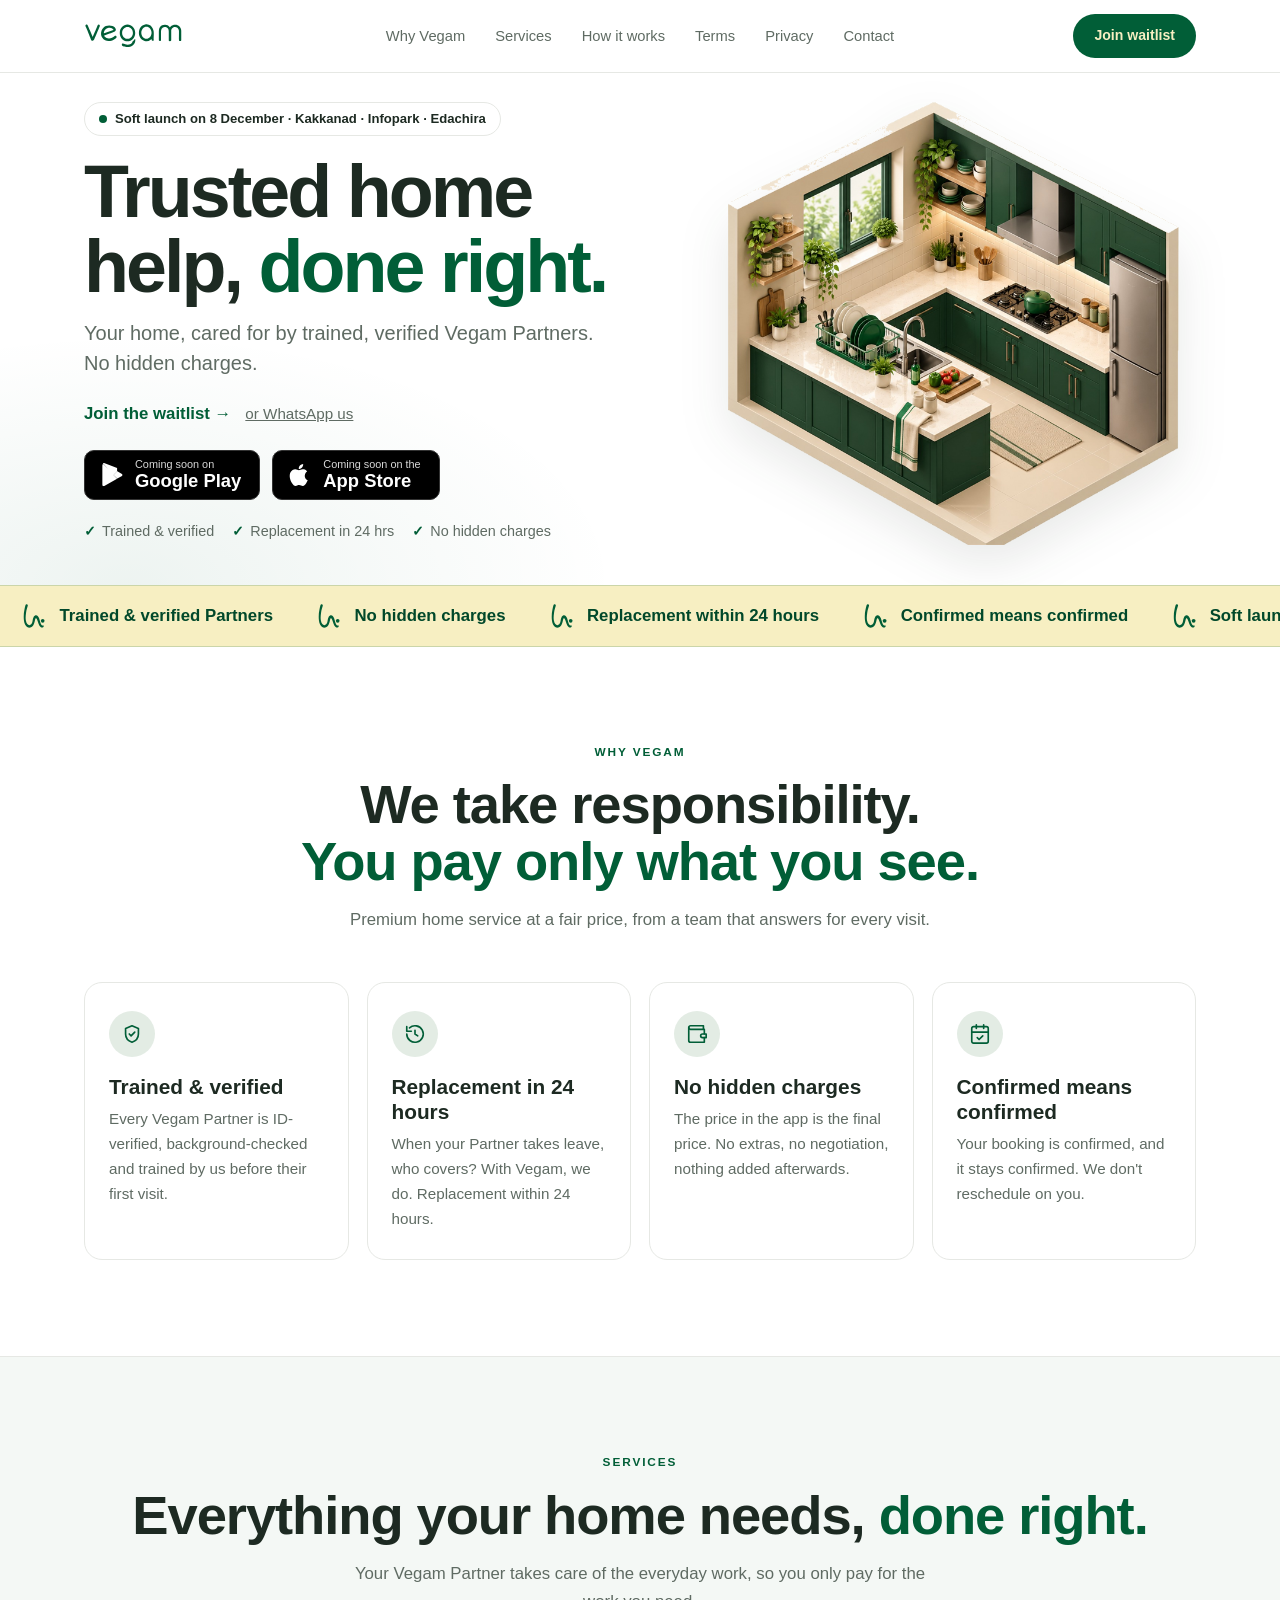
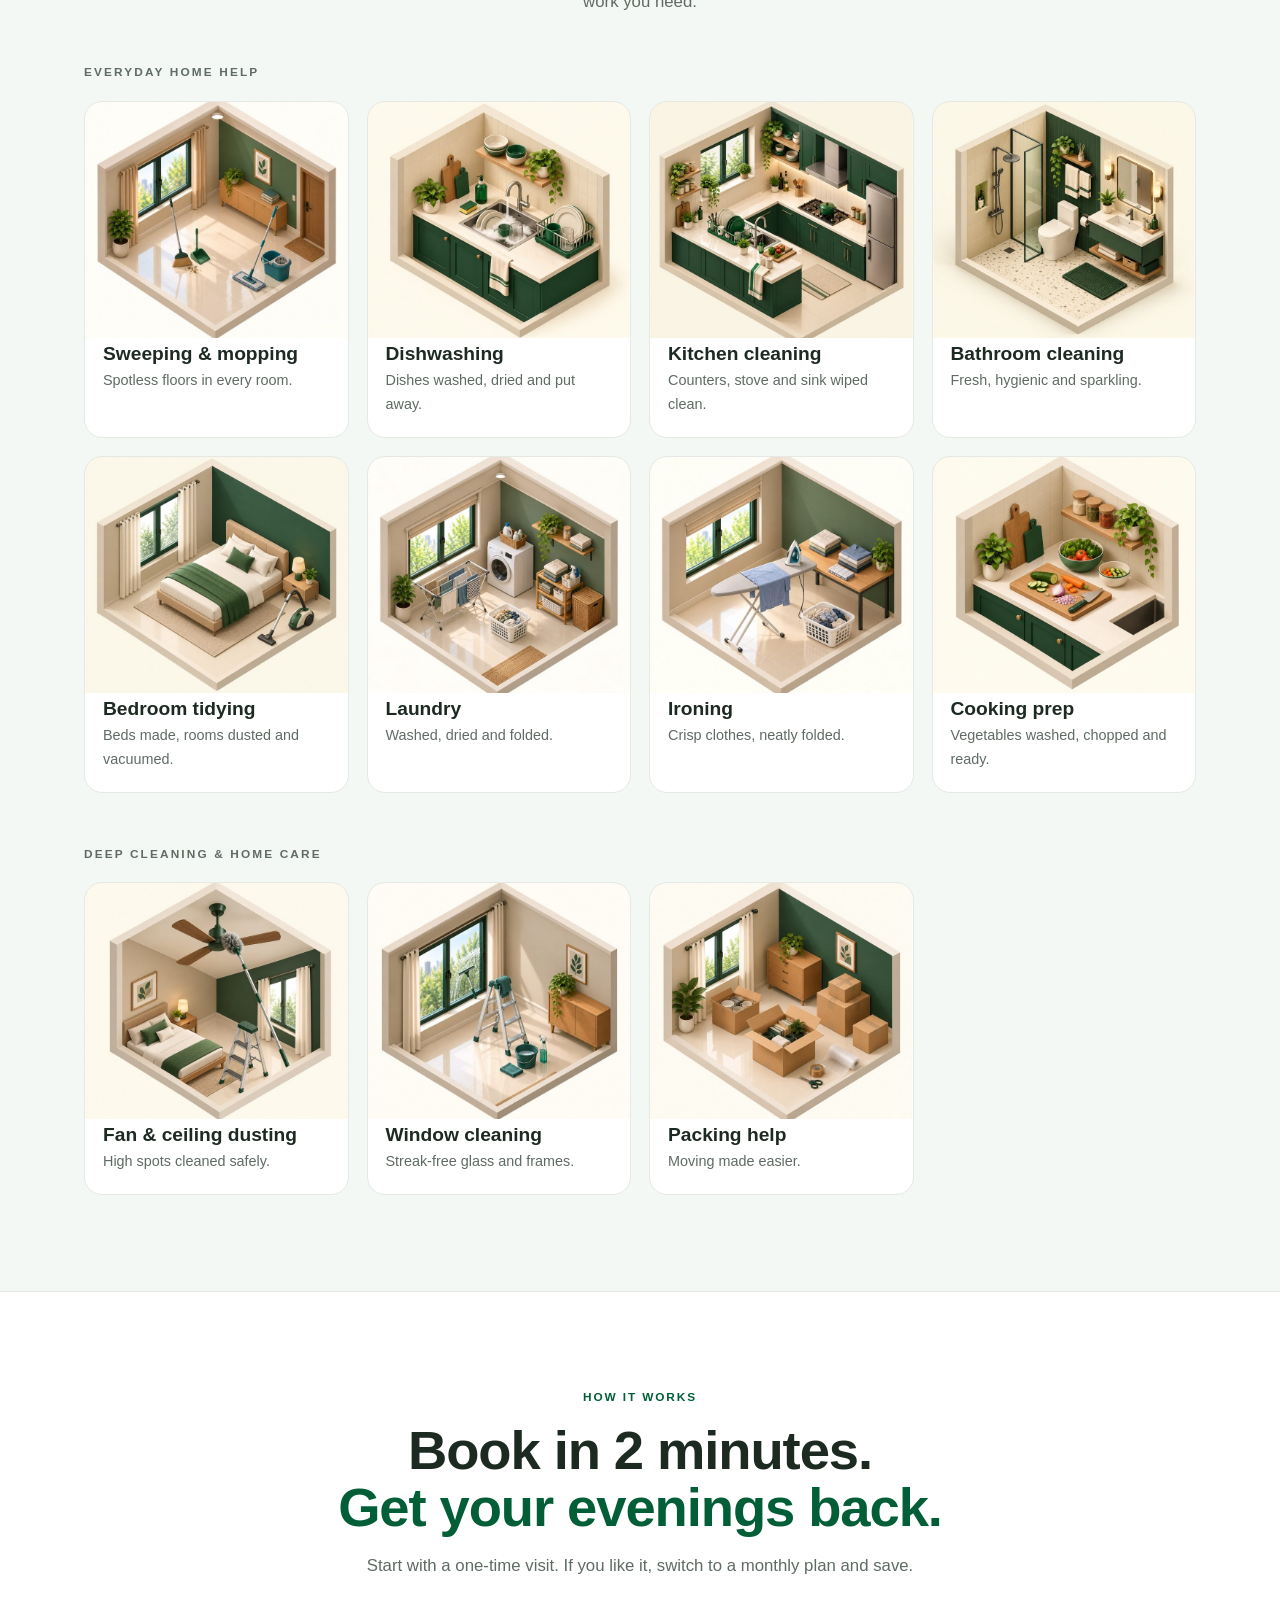
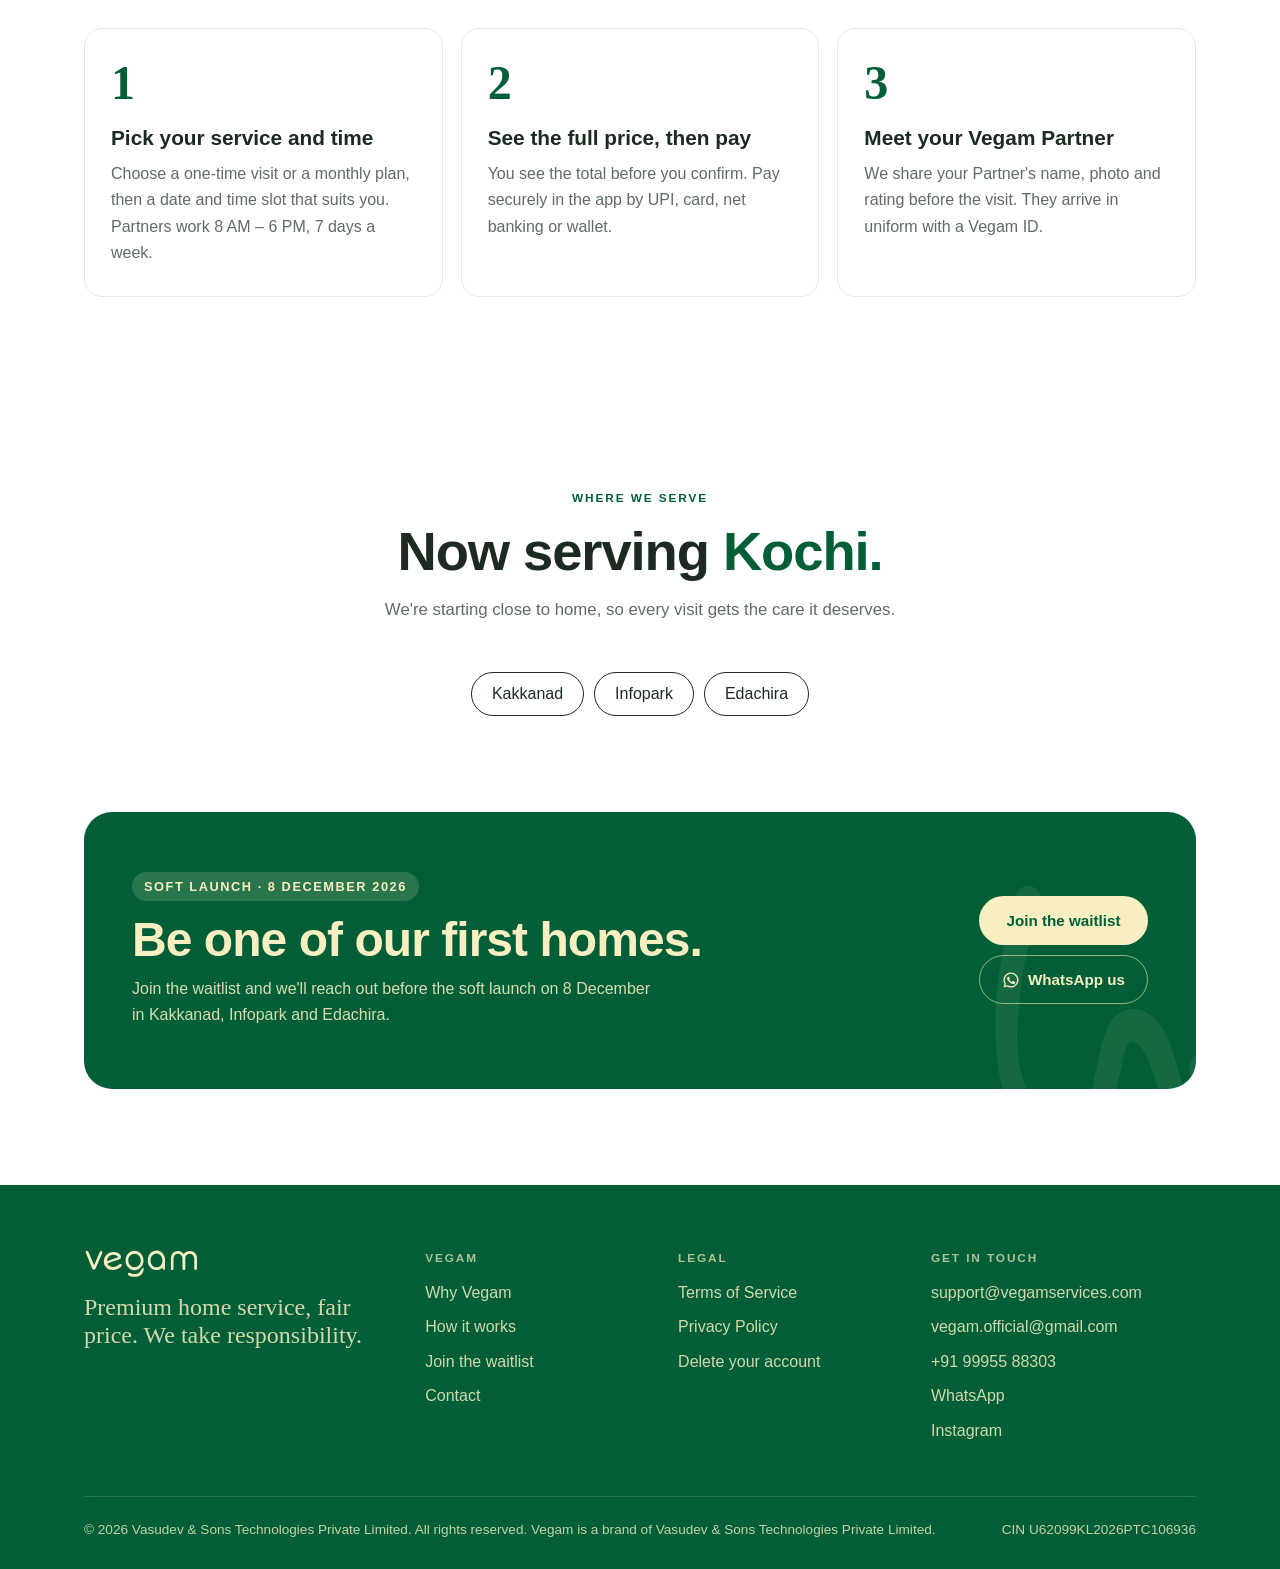
==== index.html @ 055ebebb "Update website with security hardening for GitHub Pages - Content Security Policy and referrer polic" ====
<!DOCTYPE html>
<html lang="en">
<head>
  <meta charset="UTF-8">
  <meta name="viewport" content="width=device-width, initial-scale=1.0">
  <meta http-equiv="Content-Security-Policy" content="default-src 'none'; script-src 'self'; style-src 'self' https://fonts.googleapis.com; font-src https://fonts.gstatic.com; img-src 'self'; connect-src 'none'; manifest-src 'self'; object-src 'none'; base-uri 'none'; form-action 'none'; upgrade-insecure-requests">
  <meta name="referrer" content="strict-origin-when-cross-origin">
  <title>Vegam – Premium home service, fair price</title>
  <meta name="description" content="Book a trained, verified Vegam Partner for home maid service in Kakkanad, Infopark and Edachira. No hidden charges. Replacement within 24 hours.">
  <link rel="icon" type="image/svg+xml" href="assets/icon.svg">
  <link rel="apple-touch-icon" href="assets/icon.png">
  <meta property="og:title" content="Vegam – Premium home service, fair price">
  <meta property="og:description" content="Your home, cared for by trained professionals. Book in 2 minutes. No hidden charges.">
  <meta property="og:image" content="assets/icon.png">
  <link rel="preconnect" href="https://fonts.googleapis.com">
  <link rel="preconnect" href="https://fonts.gstatic.com" crossorigin>
  <link href="https://fonts.googleapis.com/css2?family=DM+Sans:opsz,wght@9..40,400..800&family=Caveat:wght@500;700&display=swap" rel="stylesheet">
  <link rel="stylesheet" href="styles.css">
</head>
<body>

  <header class="site-header">
    <div class="wrap">
      <a href="index.html" class="brand" aria-label="Vegam home">
        <img class="word" src="assets/wordmark-green.svg" alt="Vegam">
      </a>
      <button class="nav-toggle" aria-label="Open menu" aria-expanded="false">
        <svg viewBox="0 0 24 24" fill="none" stroke-width="2" stroke-linecap="round"><path d="M4 7h16M4 12h16M4 17h16"/></svg>
      </button>
      <nav class="nav">
        <a href="#why">Why Vegam</a>
        <a href="#services">Services</a>
        <a href="#how">How it works</a>
        <a href="terms.html">Terms</a>
        <a href="privacy.html">Privacy</a>
        <a href="contact.html">Contact</a>
      </nav>
      <a href="https://wa.me/919995588303?text=Hi%20Vegam%2C%20please%20add%20me%20to%20the%20waitlist." data-link="waitlist" target="_blank" rel="noopener noreferrer" class="btn btn-green header-cta">Join waitlist</a>
    </div>
  </header>

  <main>
    <!-- ================= HERO ================= -->
    <section class="hero" id="download">
      <div class="wrap hero-grid">
        <div class="hero-text">
          <span class="pill"><span class="dot"></span>Soft launch on 8 December · Kakkanad · Infopark · Edachira</span>
          <h1>Trusted home help, <span class="hl">done right.</span></h1>
          <p class="lead">Your home, cared for by trained, verified Vegam Partners. No hidden charges.</p>

          <p class="hero-links">
            <a class="arrow-link" data-link="waitlist" href="https://wa.me/919995588303?text=Hi%20Vegam%2C%20please%20add%20me%20to%20the%20waitlist." target="_blank" rel="noopener noreferrer">Join the waitlist <span aria-hidden="true">→</span></a>
            <a class="soft-link" data-link="whatsapp" href="https://wa.me/919995588303?text=Hi%20Vegam%2C%20I%27d%20like%20to%20know%20more." target="_blank" rel="noopener noreferrer">or WhatsApp us</a>
          </p>

          <!--
            STORE BUTTONS — when the app is live:
              1. Replace href="#" with the Play Store / App Store link
              2. Remove the word  soon  from class="store soon"
              3. Change "Coming soon on" to "GET IT ON" / "Download on the"
          -->
          <div class="store-row">
            <a class="store soon" href="#" target="_blank" rel="noopener noreferrer">
              <svg viewBox="0 0 24 24" aria-hidden="true"><path d="M3.6 1.8c-.3.3-.5.8-.5 1.4v17.6c0 .6.2 1.1.5 1.4l.1.1L13.5 12v-.2L3.7 1.7l-.1.1zm13.2 13.5-3.3-3.3V11.8l3.3-3.3.1.1 3.9 2.2c1.1.6 1.1 1.7 0 2.3l-3.9 2.2-.1 0zm-.1.1L13.4 12l-9.8 9.8c.4.4 1 .4 1.7.1l11.4-6.5m0-9.8L5.3 1.1c-.7-.4-1.3-.3-1.7.1L13.4 12l3.3-3.3z"/></svg>
              <span><small>Coming soon on</small><strong>Google Play</strong></span>
            </a>
            <a class="store soon" href="#" target="_blank" rel="noopener noreferrer">
              <svg viewBox="0 0 24 24" aria-hidden="true"><path d="M16.4 12.6c0-2.6 2.1-3.8 2.2-3.9-1.2-1.8-3.1-2-3.7-2-1.6-.2-3.1.9-3.9.9-.8 0-2-.9-3.4-.9-1.7 0-3.3 1-4.2 2.6-1.8 3.1-.5 7.7 1.3 10.2.9 1.2 1.9 2.6 3.2 2.6 1.3-.1 1.8-.8 3.3-.8 1.6 0 2 .8 3.4.8 1.4 0 2.3-1.3 3.1-2.5 1-1.4 1.4-2.8 1.4-2.9-.1 0-2.7-1-2.7-4.1zM13.9 5c.7-.9 1.2-2 1-3.2-1 0-2.2.7-3 1.5-.6.7-1.2 1.9-1 3.1 1.1.1 2.3-.6 3-1.4z"/></svg>
              <span><small>Coming soon on the</small><strong>App Store</strong></span>
            </a>
          </div>

          <ul class="trust-row">
            <li>Trained &amp; verified</li>
            <li>Replacement in 24 hrs</li>
            <li>No hidden charges</li>
          </ul>
        </div>

        <div class="hero-pic" aria-hidden="true">
          <img class="scene" src="assets/services/kitchen-cutout.png" alt="" width="820" height="750">
        </div>
      </div>
    </section>

    <!-- ================= LOGO FLOW (scrolling ribbon) ================= -->
    <div class="flow-wrap">
    <div class="logo-flow" aria-label="Why Vegam, in short">
      <div class="flow-track"><span class="flow-item"><img src="assets/mark-green.svg" alt="">Trained &amp; verified Partners</span><span class="flow-item"><img src="assets/mark-green.svg" alt="">No hidden charges</span><span class="flow-item"><img src="assets/mark-green.svg" alt="">Replacement within 24 hours</span><span class="flow-item"><img src="assets/mark-green.svg" alt="">Confirmed means confirmed</span><span class="flow-item"><img src="assets/mark-green.svg" alt="">Soft launch · 8 December</span><span class="flow-item"><img src="assets/mark-green.svg" alt="">Kakkanad · Infopark · Edachira</span><span aria-hidden="true" class="flow-dup"><span class="flow-item"><img src="assets/mark-green.svg" alt="">Trained &amp; verified Partners</span><span class="flow-item"><img src="assets/mark-green.svg" alt="">No hidden charges</span><span class="flow-item"><img src="assets/mark-green.svg" alt="">Replacement within 24 hours</span><span class="flow-item"><img src="assets/mark-green.svg" alt="">Confirmed means confirmed</span><span class="flow-item"><img src="assets/mark-green.svg" alt="">Soft launch · 8 December</span><span class="flow-item"><img src="assets/mark-green.svg" alt="">Kakkanad · Infopark · Edachira</span></span></div>
    </div>
    </div>

    <!-- ================= WHY VEGAM ================= -->
    <section class="block" id="why">
      <div class="wrap">
        <div class="center">
          <p class="eyebrow">Why Vegam</p>
          <h2 class="section-title">We take responsibility.<br><span class="hl">You pay only what you see.</span></h2>
          <p class="section-lead">Premium home service at a fair price, from a team that answers for every visit.</p>
        </div>

        <div class="grid-4">
          <div class="feature">
            <div class="icon"><svg viewBox="0 0 24 24"><path d="M12 3l7 3v6c0 4.5-3 7.6-7 9-4-1.4-7-4.5-7-9V6l7-3z"/><path d="M9 12l2 2 4-4"/></svg></div>
            <h3>Trained &amp; verified</h3>
            <p>Every Vegam Partner is ID-verified, background-checked and trained by us before their first visit.</p>
          </div>
          <div class="feature">
            <div class="icon"><svg viewBox="0 0 24 24"><path d="M3 12a9 9 0 1 0 3-6.7"/><path d="M3 4v5h5"/><path d="M12 8v4l3 2"/></svg></div>
            <h3>Replacement in 24 hours</h3>
            <p>When your Partner takes leave, who covers? With Vegam, we do. Replacement within 24 hours.</p>
          </div>
          <div class="feature">
            <div class="icon"><svg viewBox="0 0 24 24"><path d="M20 12V7H5a2 2 0 0 1 0-4h14v4"/><path d="M3 5v14a2 2 0 0 0 2 2h15v-5"/><path d="M18 12a2 2 0 0 0 0 4h4v-4z"/></svg></div>
            <h3>No hidden charges</h3>
            <p>The price in the app is the final price. No extras, no negotiation, nothing added afterwards.</p>
          </div>
          <div class="feature">
            <div class="icon"><svg viewBox="0 0 24 24"><rect x="3" y="4" width="18" height="18" rx="2"/><path d="M16 2v4M8 2v4M3 10h18"/><path d="M9 16l2 2 4-4"/></svg></div>
            <h3>Confirmed means confirmed</h3>
            <p>Your booking is confirmed, and it stays confirmed. We don't reschedule on you.</p>
          </div>
        </div>
      </div>
    </section>

    <!-- ================= SERVICES ================= -->
    <section class="block bg-cream" id="services">
      <div class="wrap">
        <div class="center">
          <p class="eyebrow">Services</p>
          <h2 class="section-title">Everything your home needs, <span class="hl">done right.</span></h2>
          <p class="section-lead">Your Vegam Partner takes care of the everyday work, so you only pay for the work you need.</p>
        </div>

        <h3 class="subhead">Everyday home help</h3>
        <div class="services">
          <div class="service">
            <div class="pic"><img src="assets/services/mopping.jpg" alt="A clean living room with a broom, dustpan and mop" loading="lazy"></div>
            <div class="body"><h3>Sweeping &amp; mopping</h3><p>Spotless floors in every room.</p></div>
          </div>
          <div class="service">
            <div class="pic"><img src="assets/services/dishes.jpg" alt="Dishes being washed in a kitchen sink" loading="lazy"></div>
            <div class="body"><h3>Dishwashing</h3><p>Dishes washed, dried and put away.</p></div>
          </div>
          <div class="service">
            <div class="pic"><img src="assets/services/kitchen.jpg" alt="A tidy kitchen with green cabinets" loading="lazy"></div>
            <div class="body"><h3>Kitchen cleaning</h3><p>Counters, stove and sink wiped clean.</p></div>
          </div>
          <div class="service">
            <div class="pic"><img src="assets/services/bathroom.jpg" alt="A clean bathroom with a shower and green vanity" loading="lazy"></div>
            <div class="body"><h3>Bathroom cleaning</h3><p>Fresh, hygienic and sparkling.</p></div>
          </div>
          <div class="service">
            <div class="pic"><img src="assets/services/bedroom.jpg" alt="A neat bedroom with a vacuum cleaner" loading="lazy"></div>
            <div class="body"><h3>Bedroom tidying</h3><p>Beds made, rooms dusted and vacuumed.</p></div>
          </div>
          <div class="service">
            <div class="pic"><img src="assets/services/laundry.jpg" alt="A laundry room with a washing machine and drying rack" loading="lazy"></div>
            <div class="body"><h3>Laundry</h3><p>Washed, dried and folded.</p></div>
          </div>
          <div class="service">
            <div class="pic"><img src="assets/services/ironing.jpg" alt="An ironing board with a shirt and folded clothes" loading="lazy"></div>
            <div class="body"><h3>Ironing</h3><p>Crisp clothes, neatly folded.</p></div>
          </div>
          <div class="service">
            <div class="pic"><img src="assets/services/cooking-prep.jpg" alt="Vegetables chopped on a cutting board" loading="lazy"></div>
            <div class="body"><h3>Cooking prep</h3><p>Vegetables washed, chopped and ready.</p></div>
          </div>
        </div>

        <h3 class="subhead">Deep cleaning &amp; home care</h3>
        <div class="services">
          <div class="service">
            <div class="pic"><img src="assets/services/dusting.jpg" alt="A ceiling fan being dusted" loading="lazy"></div>
            <div class="body"><h3>Fan &amp; ceiling dusting</h3><p>High spots cleaned safely.</p></div>
          </div>
          <div class="service">
            <div class="pic"><img src="assets/services/windows.jpg" alt="A window being cleaned with a squeegee" loading="lazy"></div>
            <div class="body"><h3>Window cleaning</h3><p>Streak-free glass and frames.</p></div>
          </div>
          <div class="service">
            <div class="pic"><img src="assets/services/packing.jpg" alt="Boxes being packed in a room" loading="lazy"></div>
            <div class="body"><h3>Packing help</h3><p>Moving made easier.</p></div>
          </div>
        </div>
      </div>
    </section>

    <!-- ================= HOW IT WORKS ================= -->
    <section class="block" id="how">
      <div class="wrap">
        <div class="center">
          <p class="eyebrow">How it works</p>
          <h2 class="section-title">Book in 2 minutes.<br><span class="hl">Get your evenings back.</span></h2>
          <p class="section-lead">Start with a one-time visit. If you like it, switch to a monthly plan and save.</p>
        </div>

        <div class="grid-3">
          <div class="step">
            <div class="num">1</div>
            <h3>Pick your service and time</h3>
            <p>Choose a one-time visit or a monthly plan, then a date and time slot that suits you. Partners work 8 AM – 6 PM, 7 days a week.</p>
          </div>
          <div class="step">
            <div class="num">2</div>
            <h3>See the full price, then pay</h3>
            <p>You see the total before you confirm. Pay securely in the app by UPI, card, net banking or wallet.</p>
          </div>
          <div class="step">
            <div class="num">3</div>
            <h3>Meet your Vegam Partner</h3>
            <p>We share your Partner's name, photo and rating before the visit. They arrive in uniform with a Vegam ID.</p>
          </div>
        </div>
      </div>
    </section>

    <!-- ================= AREAS ================= -->
    <section class="block">
      <div class="wrap center">
        <p class="eyebrow">Where we serve</p>
        <h2 class="section-title">Now serving <span class="hl">Kochi.</span></h2>
        <p class="section-lead">We're starting close to home, so every visit gets the care it deserves.</p>
        <div class="areas">
          <span class="area">Kakkanad</span>
          <span class="area">Infopark</span>
          <span class="area">Edachira</span>
        </div>
      </div>
    </section>

    <!-- ================= CTA ================= -->
    <section class="block pt-0">
      <div class="wrap">
        <div class="cta-band">
          <img class="bg-mark" src="assets/mark-cream.svg" alt="">
          <div>
            <p class="cta-date">Soft launch · 8 December 2026</p>
            <h2>Be one of our <span class="hl">first homes.</span></h2>
            <p>Join the waitlist and we'll reach out before the soft launch on 8 December in Kakkanad, Infopark and Edachira.</p>
          </div>
          <div class="cta-buttons">
            <a class="btn btn-cream" data-link="waitlist" href="https://wa.me/919995588303?text=Hi%20Vegam%2C%20please%20add%20me%20to%20the%20waitlist." target="_blank" rel="noopener noreferrer">Join the waitlist</a>
            <a class="btn btn-ghost-cream" data-link="whatsapp" href="https://wa.me/919995588303?text=Hi%20Vegam%2C%20I%27d%20like%20to%20know%20more." target="_blank" rel="noopener noreferrer">
              <svg viewBox="0 0 24 24" aria-hidden="true"><path d="M12 2a10 10 0 0 0-8.6 15.1L2 22l5-1.3A10 10 0 1 0 12 2zm0 18.2a8.2 8.2 0 0 1-4.2-1.1l-.3-.2-3 .8.8-2.9-.2-.3A8.2 8.2 0 1 1 12 20.2zm4.5-6.1c-.2-.1-1.5-.7-1.7-.8-.2-.1-.4-.1-.6.1l-.8 1c-.1.2-.3.2-.5.1a6.7 6.7 0 0 1-3.3-2.9c-.3-.4.2-.4.7-1.4.1-.2 0-.3 0-.4l-.8-1.8c-.2-.5-.4-.4-.6-.4h-.5a1 1 0 0 0-.7.3 3 3 0 0 0-.9 2.2 5.2 5.2 0 0 0 1.1 2.7 11.8 11.8 0 0 0 4.5 4c1.7.7 2.3.8 3.2.6a2.7 2.7 0 0 0 1.8-1.2 2.2 2.2 0 0 0 .2-1.3c-.1-.1-.3-.2-.5-.3z"/></svg>
              WhatsApp us
            </a>
          </div>
        </div>
      </div>
    </section>
  </main>

  <footer class="site-footer">
    <div class="wrap">
      <div class="footer-top">
        <div class="footer-brand">
          <img src="assets/wordmark-cream.svg" alt="Vegam">
          <p>Premium home service, fair price. We take responsibility.</p>
        </div>
        <div>
          <h4>Vegam</h4>
          <ul>
            <li><a href="index.html#why">Why Vegam</a></li>
            <li><a href="index.html#how">How it works</a></li>
            <li><a href="https://wa.me/919995588303?text=Hi%20Vegam%2C%20please%20add%20me%20to%20the%20waitlist." data-link="waitlist" target="_blank" rel="noopener noreferrer">Join the waitlist</a></li>
            <li><a href="contact.html">Contact</a></li>
          </ul>
        </div>
        <div>
          <h4>Legal</h4>
          <ul>
            <li><a href="terms.html">Terms of Service</a></li>
            <li><a href="privacy.html">Privacy Policy</a></li>
            <li><a href="privacy.html#delete-account">Delete your account</a></li>
          </ul>
        </div>
        <div>
          <h4>Get in touch</h4>
          <ul>
            <li><a href="mailto:support@vegamservices.com">support@vegamservices.com</a></li>
            <li><a href="mailto:vegam.official@gmail.com">vegam.official@gmail.com</a></li>
            <li><a href="tel:+919995588303">+91 99955 88303</a></li>
            <li><a href="https://wa.me/919995588303" data-link="whatsapp" target="_blank" rel="noopener noreferrer">WhatsApp</a></li>
            <li><a href="#" data-link="instagram" target="_blank" rel="noopener noreferrer">Instagram</a></li>
          </ul>
        </div>
      </div>
      <div class="footer-bottom">
        <p>&copy; <span class="year">2026</span> Vasudev &amp; Sons Technologies Private Limited. All rights reserved. Vegam is a brand of Vasudev &amp; Sons Technologies Private Limited.</p>
        <p>CIN U62099KL2026PTC106936</p>
      </div>
    </div>
  </footer>

  <script src="script.js"></script>
</body>
</html>
---- styles.css ----
/* ============================================================
   Vegam website styles
   Bold sans headings + body (DM Sans), handwritten notes (Caveat)
   Brand colours come from the Vegam logo files.
   ============================================================ */
:root {
  --green: #015e37;
  --green-dark: #01482a;
  --green-soft: #e3ece4;
  --cream: #f7efc2;
  --paper: #ffffff;        /* clean white page background, like Pronto */
  --paper-deep: #e2d6bd;   /* circle behind the hero picture */
  --ink: #1d2a22;
  --muted: #5f6b63;
  --line: #e6e8e4;
  --white: #ffffff;
  --radius: 18px;
  --max: 1160px;
  --doc: 780px;
  --serif: "DM Sans", -apple-system, BlinkMacSystemFont, "Segoe UI", Roboto, Arial, sans-serif;
  --hand: "Caveat", "Comic Sans MS", cursive;
  --sans: "DM Sans", -apple-system, BlinkMacSystemFont, "Segoe UI", Roboto, Arial, sans-serif;
}

* { box-sizing: border-box; }
html { scroll-behavior: smooth; }

body {
  margin: 0;
  font-family: var(--sans);
  color: var(--ink);
  background: var(--paper);
  line-height: 1.65;
  font-size: 16px;
  -webkit-font-smoothing: antialiased;
}

img { max-width: 100%; display: block; }
a { color: var(--green); }
a:hover { color: var(--green-dark); }

h1, h2, .section-title, .doc h2, .cta-band h2 {
  font-family: var(--serif);
  font-weight: 800;
  letter-spacing: -0.03em;
}
h1 .hl, h2 .hl { color: var(--green); }
.cta-band h2 .hl { color: var(--cream); }

.wrap { max-width: var(--max); margin: 0 auto; padding: 0 24px; }
.wrap-doc { max-width: var(--doc); margin: 0 auto; padding: 0 20px; }

/* ---------- Header ---------- */
.site-header {
  position: sticky;
  top: 0;
  z-index: 20;
  background: rgba(255, 255, 255, 0.94);
  backdrop-filter: saturate(140%) blur(10px);
  -webkit-backdrop-filter: saturate(140%) blur(10px);
  border-bottom: 1px solid var(--line);
}
.site-header .wrap {
  display: grid;
  grid-template-columns: 1fr auto 1fr;
  align-items: center;
  gap: 16px;
  min-height: 72px;
}
.brand { display: inline-flex; align-items: center; text-decoration: none; justify-self: start; }
.brand .word { height: 26px; width: auto; }

.nav { display: flex; align-items: center; gap: 30px; justify-self: center; }
.nav a {
  color: var(--muted);
  text-decoration: none;
  font-weight: 500;
  font-size: 0.92rem;
}
.nav a:hover, .nav a.active { color: var(--green); }
.header-cta { justify-self: end; padding: 9px 20px !important; font-size: 0.88rem !important; }

.btn {
  display: inline-flex;
  align-items: center;
  justify-content: center;
  gap: 8px;
  padding: 11px 22px;
  border-radius: 999px;
  font-family: var(--sans);
  font-weight: 600;
  font-size: 0.95rem;
  text-decoration: none;
  border: 1.5px solid transparent;
  transition: background 0.15s, color 0.15s, transform 0.15s;
  white-space: nowrap;
}
.btn:hover { transform: translateY(-1px); }
.btn-green { background: var(--green); color: var(--cream); }
.btn-green:hover { background: var(--green-dark); color: var(--cream); }
.btn-outline { border-color: var(--ink); color: var(--ink); background: transparent; }
.btn-outline:hover { background: var(--ink); color: var(--paper); }
.btn svg { width: 18px; height: 18px; fill: currentColor; }

.nav-toggle { display: none; }

/* ---------- Hero (simple, Pronto-style) ---------- */
.hero {
  position: relative;
  padding: 28px 0 40px;
  overflow: hidden;
  background:
    radial-gradient(700px 360px at 10% 100%, rgba(1, 94, 55, 0.07), transparent 70%),
    var(--paper);
}
.hero-grid {
  display: grid;
  grid-template-columns: 1.1fr 0.9fr;
  gap: 32px;
  align-items: center;
}
.pill {
  display: inline-flex;
  align-items: center;
  gap: 8px;
  border: 1px solid var(--line);
  background: var(--white);
  border-radius: 999px;
  padding: 5px 14px;
  font-size: 0.82rem;
  font-weight: 600;
  color: var(--ink);
  margin-bottom: 18px;
}
.pill .dot { width: 8px; height: 8px; border-radius: 50%; background: var(--green); }
.hero h1 {
  font-size: clamp(2.6rem, 6.2vw, 4.6rem);
  line-height: 1.02;
  letter-spacing: -0.04em;
  font-weight: 800;
  color: var(--ink);
  margin: 0 0 14px;
}
.hl { color: var(--green); }
.hero .lead { font-size: 1.25rem; color: var(--muted); max-width: 520px; margin: 0 0 22px; line-height: 1.5; }

.hero-links { display: flex; flex-wrap: wrap; align-items: baseline; gap: 14px; margin: 0 0 22px; }
.arrow-link { color: var(--green); font-weight: 700; text-decoration: none; font-size: 1.05rem; }
.arrow-link span { display: inline-block; transition: transform 0.15s; }
.arrow-link:hover span { transform: translateX(4px); }
.soft-link { color: var(--muted); font-size: 0.95rem; }
.soft-link:hover { color: var(--green); }

.store-row { display: flex; flex-wrap: wrap; gap: 12px; margin-bottom: 20px; }
.store {
  display: inline-flex;
  align-items: center;
  gap: 10px;
  background: #000;
  color: #fff;
  text-decoration: none;
  padding: 8px 18px 8px 14px;
  border-radius: 10px;
  border: 1px solid #333;
  min-width: 168px;
}
.store svg { width: 26px; height: 26px; fill: currentColor; flex-shrink: 0; }
.store span { display: flex; flex-direction: column; line-height: 1.1; }
.store small { font-size: 0.68rem; opacity: 0.85; }
.store strong { font-size: 1.15rem; font-weight: 600; }
.store:hover { color: #fff; }
/* "Coming soon" look — remove the class "soon" when the app is live */
.store.soon { pointer-events: none; }

.trust-row { list-style: none; display: flex; flex-wrap: wrap; gap: 6px 18px; margin: 0; padding: 0; font-size: 0.9rem; color: var(--muted); }
.trust-row li::before { content: "✓"; color: var(--green); font-weight: 800; margin-right: 6px; }

.hero-pic { position: relative; display: grid; place-items: center; }
.hero-pic .scene {
  position: relative;
  width: 100%; height: auto; max-width: 520px;
  /* transparent cut-out: no box, just a soft shadow under the room */
  filter: drop-shadow(0 18px 24px rgba(29, 42, 34, 0.10));
}
/* faint Vegam mark behind the picture */
.hero-watermark {
  position: absolute;
  width: 92%;
  max-width: 480px;
  opacity: 0.08;
  transform: rotate(-6deg);
  pointer-events: none;
}

.eyebrow {
  text-transform: uppercase;
  letter-spacing: 0.16em;
  font-size: 0.74rem;
  font-weight: 700;
  color: var(--green);
  margin: 0 0 14px;
}
.btn-lg { padding: 15px 34px; font-size: 1rem; }

/* ---------- Scrolling ribbon with the logo mark between each point ---------- */
.flow-wrap { overflow: hidden; }
.logo-flow {
  background: var(--cream);
  color: var(--green-dark);
  overflow: hidden;
  padding: 16px 0;
  border-top: 1px solid rgba(1, 94, 55, 0.18);
  border-bottom: 1px solid rgba(1, 94, 55, 0.18);
}
.flow-track { display: flex; width: max-content; animation: flow 38s linear infinite; }
.flow-dup { display: flex; }
.logo-flow:hover .flow-track { animation-play-state: paused; }
.flow-item {
  display: inline-flex;
  align-items: center;
  gap: 14px;
  padding: 0 22px;
  font-weight: 700;
  font-size: 1.05rem;
  white-space: nowrap;
}
.flow-item img { height: 24px; width: auto; }
@keyframes flow { from { transform: translateX(0); } to { transform: translateX(-50%); } }
@media (prefers-reduced-motion: reduce) { .flow-track { animation: none; } }

/* ---------- Sections ---------- */
section.block { padding: 96px 0; }
.section-title {
  font-size: clamp(2.1rem, 4.4vw, 3.4rem);
  line-height: 1.05;
  letter-spacing: -0.02em;
  margin: 0 0 16px;
  color: var(--ink);
}
.section-lead { color: var(--muted); font-size: 1.05rem; max-width: 600px; margin: 0 0 48px; }
.center { text-align: center; }
.center .section-lead { margin-left: auto; margin-right: auto; }

.grid-4 { display: grid; grid-template-columns: repeat(4, 1fr); gap: 18px; }
.grid-3 { display: grid; grid-template-columns: repeat(3, 1fr); gap: 18px; }

.feature {
  background: var(--white);
  border: 1px solid var(--line);
  border-radius: var(--radius);
  padding: 28px 24px;
}
.feature .icon {
  width: 46px; height: 46px; border-radius: 50%;
  background: var(--green-soft);
  color: var(--green);
  display: grid; place-items: center;
  margin-bottom: 18px;
}
.feature .icon svg { width: 22px; height: 22px; stroke: currentColor; fill: none; stroke-width: 1.8; stroke-linecap: round; stroke-linejoin: round; }
.feature h3 { margin: 0 0 6px; font-family: var(--serif); font-weight: 700; font-size: 1.3rem; line-height: 1.2; }
.feature p { margin: 0; color: var(--muted); font-size: 0.95rem; }

.bg-cream { background: #f4f8f5; border-top: 1px solid var(--line); border-bottom: 1px solid var(--line); }

/* ---------- Services ---------- */
.services { display: grid; grid-template-columns: repeat(4, 1fr); gap: 18px; }
.service {
  background: var(--paper);
  border: 1px solid var(--line);
  border-radius: var(--radius);
  overflow: hidden;
  display: flex;
  flex-direction: column;
  transition: transform 0.2s, box-shadow 0.2s;
}
.service:hover { transform: translateY(-3px); box-shadow: 0 14px 30px rgba(29, 42, 34, 0.08); }
.service .pic { aspect-ratio: 1 / 0.9; overflow: hidden; }
/* multiply blends the illustrations' light backgrounds into the card colour */
.service .pic img { width: 100%; height: 100%; object-fit: cover; mix-blend-mode: multiply; }
.service .body { padding: 4px 18px 20px; }
.service h3 { margin: 0 0 4px; font-family: var(--serif); font-weight: 700; font-size: 1.2rem; line-height: 1.2; }
.service p { margin: 0; color: var(--muted); font-size: 0.9rem; }
.subhead {
  font-size: 0.74rem; text-transform: uppercase; letter-spacing: 0.18em;
  color: var(--muted); font-weight: 600; margin: 52px 0 18px;
}
.subhead:first-of-type { margin-top: 0; }

/* ---------- How it works ---------- */
.step { position: relative; padding: 30px 26px; border-radius: var(--radius); background: var(--white); border: 1px solid var(--line); }
.step .num {
  font-family: var(--hand); font-size: 3rem; line-height: 1; font-weight: 700;
  color: var(--green); margin-bottom: 14px;
}
.step h3 { margin: 0 0 6px; font-family: var(--serif); font-weight: 700; font-size: 1.3rem; }
.step p { margin: 0; color: var(--muted); }

.areas { display: flex; flex-wrap: wrap; gap: 10px; justify-content: center; margin-top: 8px; }
.area {
  background: transparent;
  border: 1.5px solid var(--ink);
  border-radius: 999px;
  padding: 8px 20px;
  font-weight: 500;
}

/* ---------- CTA band ---------- */
.cta-band {
  background: var(--green);
  color: var(--cream);
  border-radius: 28px;
  padding: 60px 48px;
  display: grid;
  grid-template-columns: 1fr auto;
  gap: 28px;
  align-items: center;
  position: relative;
  overflow: hidden;
}
.cta-band h2 { margin: 0 0 10px; font-size: clamp(2rem, 4vw, 3rem); line-height: 1.05; letter-spacing: -0.02em; }
.cta-band p { margin: 0; opacity: 0.88; max-width: 520px; }
.cta-band .cta-date {
  display: inline-block; margin: 0 0 14px; padding: 4px 12px; border-radius: 999px;
  background: rgba(247, 239, 194, 0.16); font-weight: 600; font-size: 0.8rem; opacity: 1;
  text-transform: uppercase; letter-spacing: 0.12em;
}
.cta-band .btn-cream { background: var(--cream); color: var(--green); }
.cta-band .btn-cream:hover { background: #fff; color: var(--green); }
.cta-buttons { display: flex; flex-direction: column; gap: 10px; position: relative; z-index: 1; }
.btn-ghost-cream { border-color: rgba(247, 239, 194, 0.6); color: var(--cream); }
.btn-ghost-cream:hover { background: rgba(247, 239, 194, 0.12); color: var(--cream); }
.cta-band .bg-mark {
  position: absolute; right: -40px; bottom: -60px; width: 260px; opacity: 0.08; pointer-events: none;
}

/* ---------- Legal pages ---------- */
.doc-hero {
  border-bottom: 1px solid var(--line);
  padding: 64px 0 44px;
}
.doc-hero h1 { font-size: clamp(2.6rem, 6vw, 4rem); margin: 0 0 10px; line-height: 1.02; letter-spacing: -0.02em; color: var(--green); }
.doc-hero .meta { color: var(--muted); margin: 0; font-size: 0.95rem; }

.doc { padding: 44px 0 96px; }
.doc h2 {
  font-size: 1.65rem;
  margin: 48px 0 12px;
  scroll-margin-top: 90px;
  line-height: 1.2;
  color: var(--green);
}
.doc h3 { font-size: 1.06rem; margin: 22px 0 6px; }
.doc p, .doc li { color: #2f3a33; }
.doc ul, .doc ol { padding-left: 22px; }
.doc li { margin-bottom: 4px; }
.doc .clause { margin: 0 0 12px; }
.doc .clause b.n { color: var(--green); margin-right: 4px; }

.toc {
  background: var(--white);
  border: 1px solid var(--line);
  border-radius: var(--radius);
  padding: 20px 24px;
  margin: 0 0 8px;
}
.toc strong { display: block; margin-bottom: 8px; }
.toc ol { margin: 0; columns: 2; column-gap: 32px; }
.toc a { text-decoration: none; }
.toc a:hover { text-decoration: underline; }

.callout {
  background: var(--green-soft);
  border-left: 4px solid var(--green);
  border-radius: 12px;
  padding: 18px 22px;
  margin: 24px 0;
}
.callout p { margin: 4px 0; }
.callout ul { margin: 8px 0 0; }

.table-wrap { overflow-x: auto; margin: 16px 0 20px; border: 1px solid var(--line); border-radius: 14px; background: var(--white); }
table { width: 100%; border-collapse: collapse; font-size: 0.95rem; }
th, td { text-align: left; padding: 12px 16px; border-bottom: 1px solid var(--line); vertical-align: top; }
th { background: var(--paper); font-weight: 600; }
tr:last-child td, tr:last-child th { border-bottom: 0; }

/* Highlights text that still needs filling in. Remove the <mark class="todo"> once done. */
mark.todo { background: #fff1a8; color: inherit; padding: 0 3px; border-radius: 4px; }

.info-grid { display: grid; grid-template-columns: 1fr 1fr; gap: 18px; margin-top: 8px; }
.info-card {
  background: var(--white);
  border: 1px solid var(--line);
  border-radius: var(--radius);
  padding: 22px 24px;
}
.info-card h3 { margin: 0 0 10px; font-family: var(--serif); font-weight: 700; font-size: 1.2rem; }
.info-card p { margin: 4px 0; }
.info-card .label { color: var(--muted); font-size: 0.85rem; display: block; }

/* ---------- Footer ---------- */
.site-footer { background: var(--green); color: var(--cream); padding: 64px 0 28px; }
.site-footer a { color: var(--cream); text-decoration: none; opacity: 0.85; }
.site-footer a:hover { opacity: 1; color: #fff; }
.footer-top { display: grid; grid-template-columns: 1.4fr 1fr 1fr 1.2fr; gap: 32px; }
.footer-brand img { height: 30px; width: auto; margin-bottom: 14px; }
.footer-brand p { margin: 0; opacity: 0.85; max-width: 280px; font-family: var(--hand); font-size: 1.5rem; line-height: 1.2; }
.site-footer h4 { margin: 0 0 12px; font-size: 0.74rem; text-transform: uppercase; letter-spacing: 0.16em; opacity: 0.7; font-weight: 600; }
.site-footer ul { list-style: none; margin: 0; padding: 0; }
.site-footer li { margin-bottom: 8px; }
.footer-bottom {
  border-top: 1px solid rgba(247, 239, 194, 0.2);
  margin-top: 44px;
  padding-top: 22px;
  font-size: 0.85rem;
  opacity: 0.8;
  display: flex;
  justify-content: space-between;
  gap: 16px;
  flex-wrap: wrap;
}
.footer-bottom p { margin: 0; }

/* ---------- Responsive ---------- */
@media (max-width: 1000px) {
  .grid-4 { grid-template-columns: repeat(2, 1fr); }
  .services { grid-template-columns: repeat(3, 1fr); }
  .footer-top { grid-template-columns: 1fr 1fr; }
  .nav { gap: 20px; }
}
@media (max-width: 860px) {
  .site-header .wrap { grid-template-columns: 1fr auto auto; gap: 10px; }
  .nav-toggle {
    display: inline-grid; place-items: center;
    width: 42px; height: 42px; border-radius: 12px;
    border: 1px solid var(--line); background: var(--white); cursor: pointer;
    order: 3;
  }
  .nav-toggle svg { width: 22px; height: 22px; stroke: var(--ink); }
  .nav {
    display: none;
    position: absolute; top: 72px; left: 0; right: 0;
    flex-direction: column; align-items: stretch; gap: 0;
    background: var(--paper); border-bottom: 1px solid var(--line);
    padding: 8px 24px 18px;
  }
  .nav.open { display: flex; }
  .nav a { padding: 12px 0; border-bottom: 1px solid var(--line); font-size: 1rem; color: var(--ink); }

  .hero { padding: 20px 0 36px; }
  .hero-grid { grid-template-columns: 1fr; gap: 8px; }
  .hero-pic { order: -1; max-width: 300px; margin: 0 auto; }
  .grid-3 { grid-template-columns: 1fr; }
  .services { grid-template-columns: repeat(2, 1fr); gap: 12px; }
  .service .body { padding: 2px 14px 16px; }
  .service p { font-size: 0.86rem; }
  .cta-band { grid-template-columns: 1fr; padding: 44px 26px; }
  .toc ol { columns: 1; }
  .info-grid { grid-template-columns: 1fr; }
}
@media (max-width: 560px) {
  .wrap { padding: 0 16px; }
  section.block { padding: 68px 0; }
  .grid-4 { grid-template-columns: 1fr; }
  .footer-top { grid-template-columns: 1fr; }
  .brand .word { height: 22px; }
  .header-cta { padding: 8px 14px !important; font-size: 0.82rem !important; }
  .store { flex: 1 1 calc(50% - 6px); min-width: 0; justify-content: center; padding: 8px 10px; }
  .store strong { font-size: 1rem; }
  .store { flex: 1 1 calc(50% - 5px); min-width: 0; justify-content: center; padding: 7px 8px; }
}

/* ---------- Utility classes (replace inline styles so the Content Security Policy can block them) ---------- */
.mt-0 { margin-top: 0 !important; }
.mt-12 { margin-top: 12px !important; }
.pt-0 { padding-top: 0 !important; }
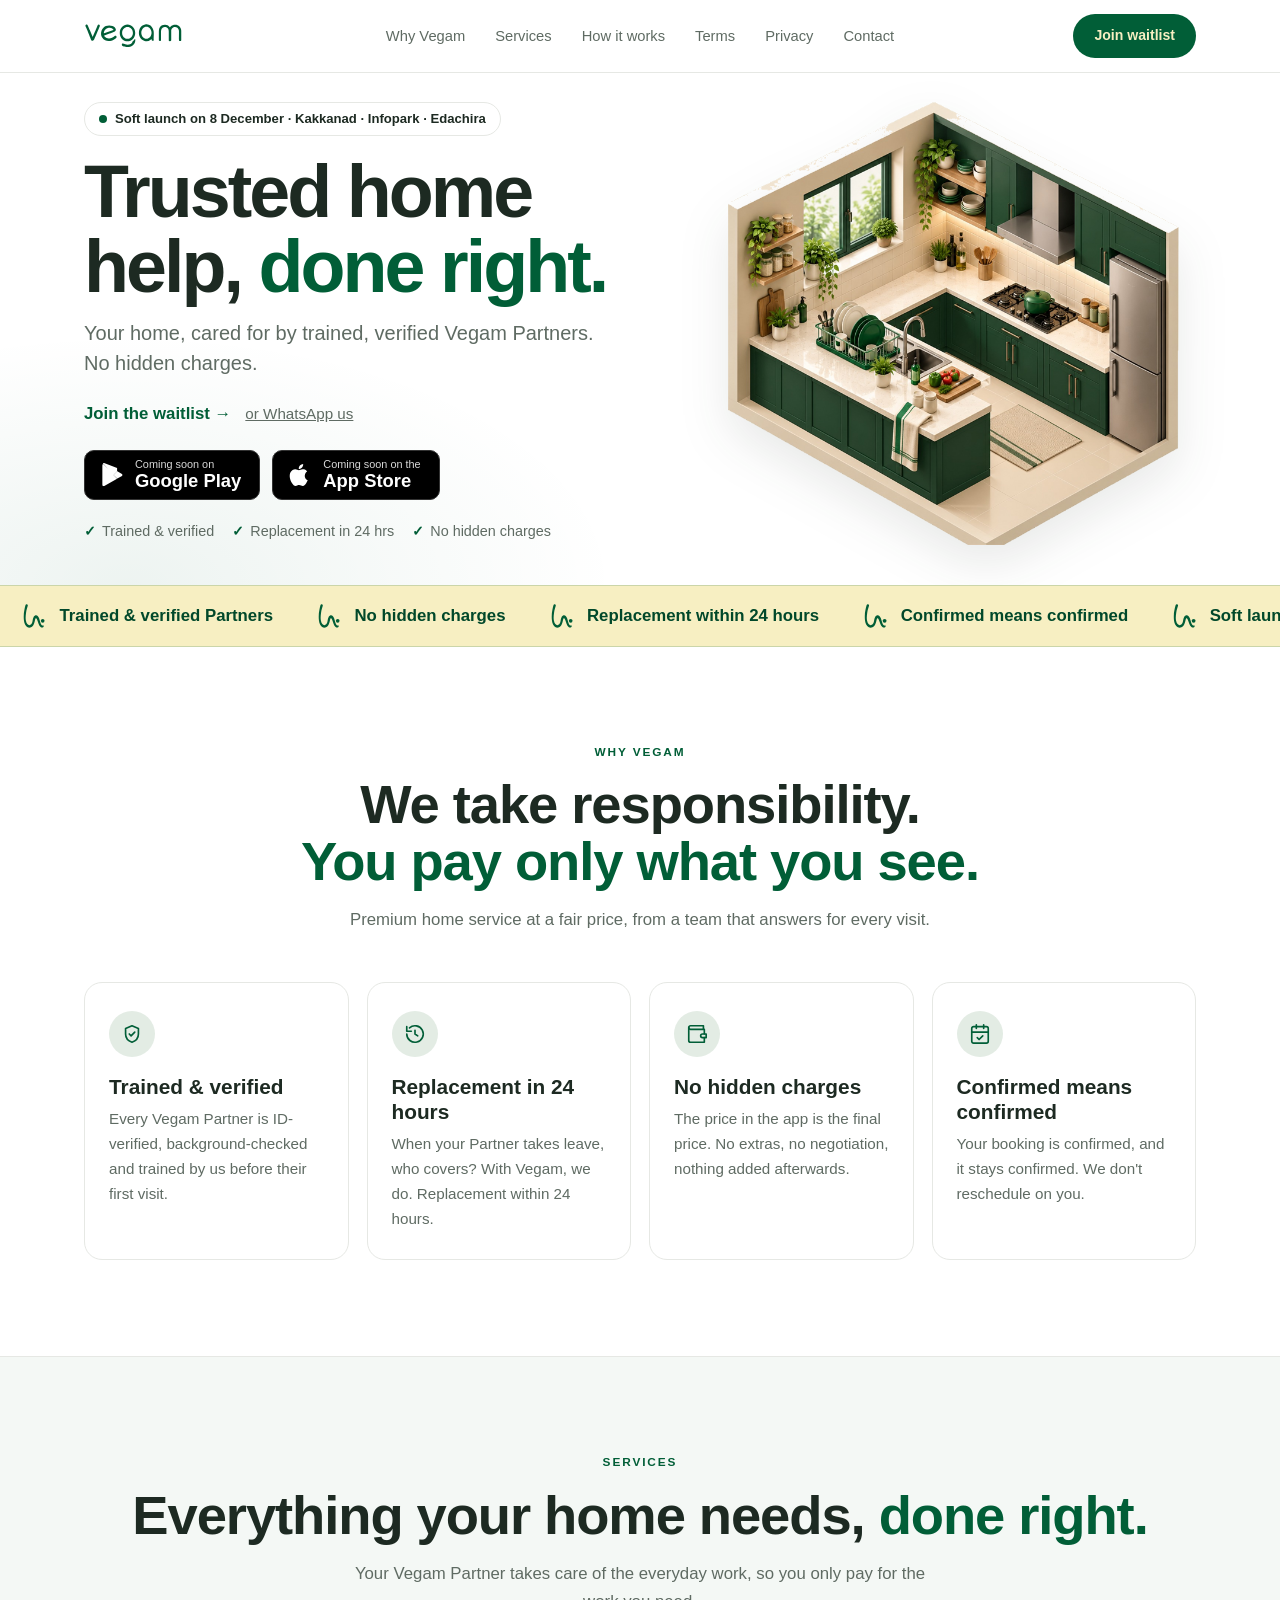
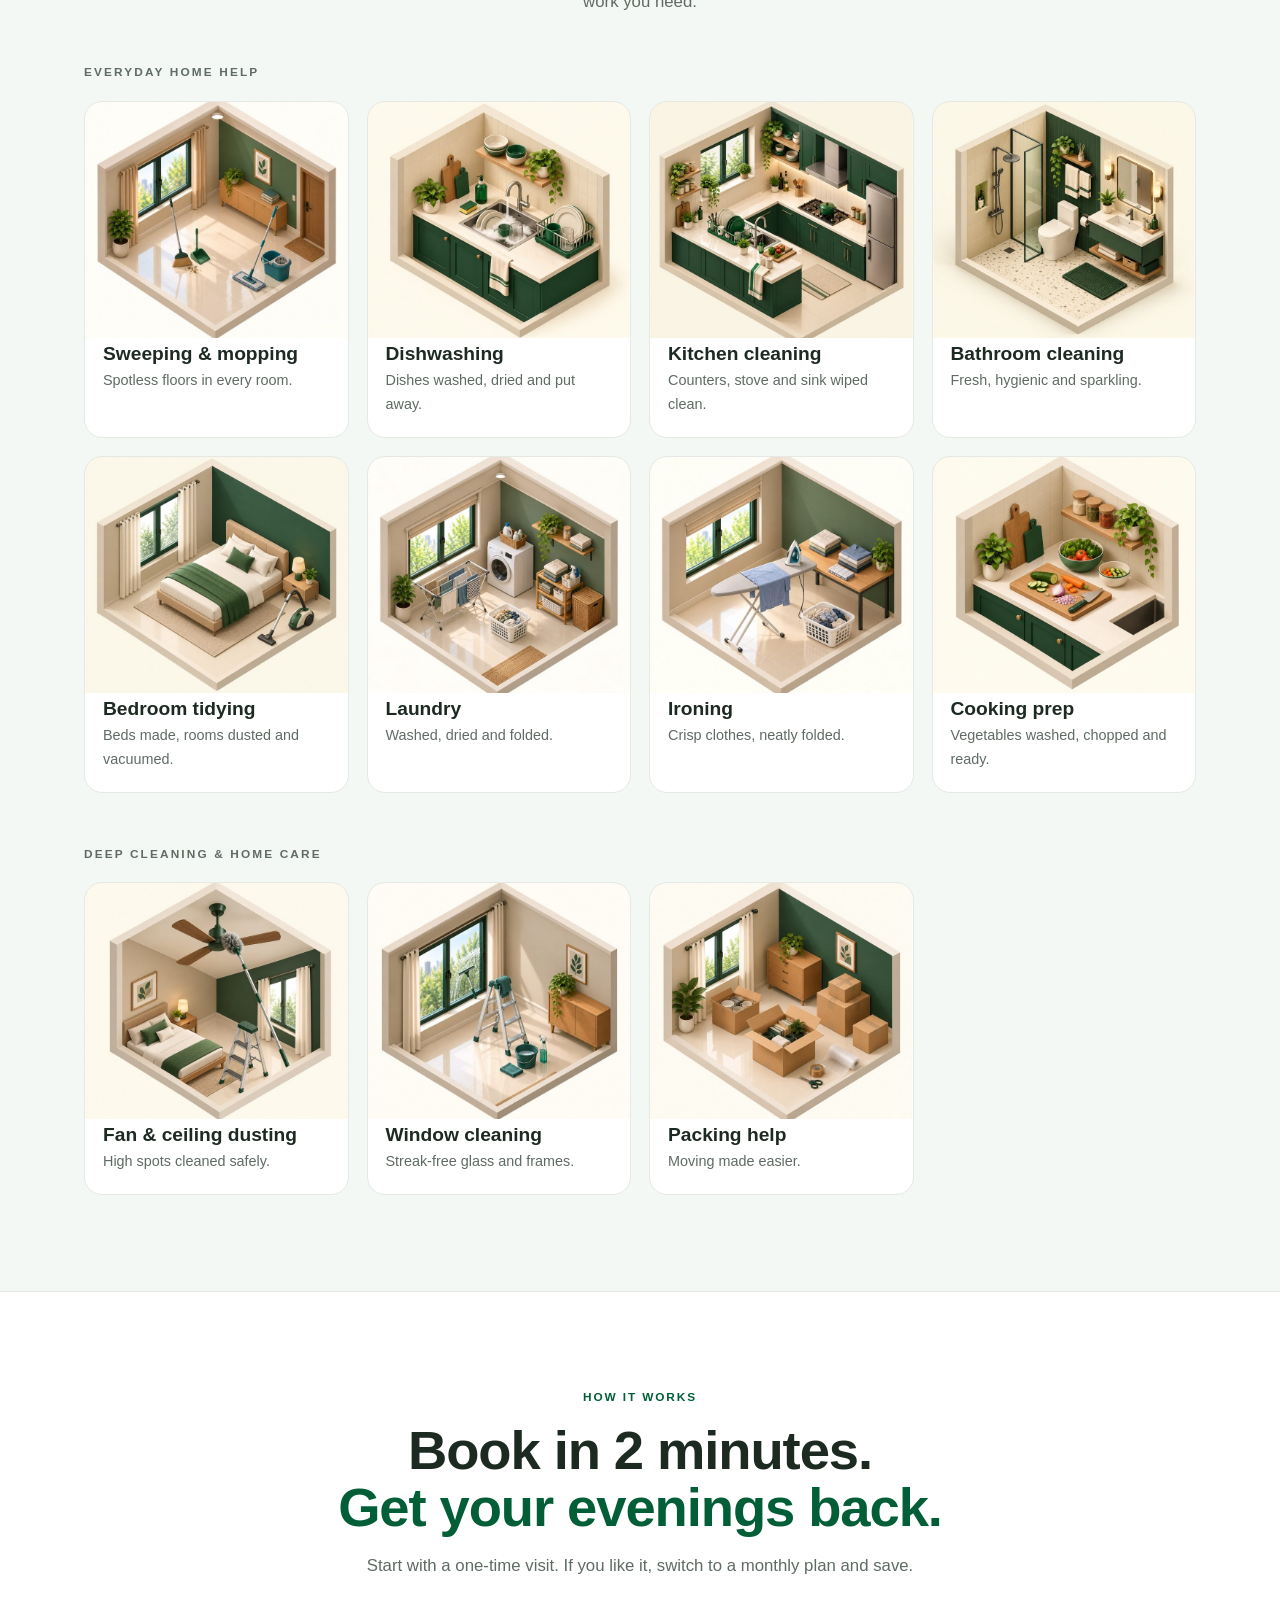
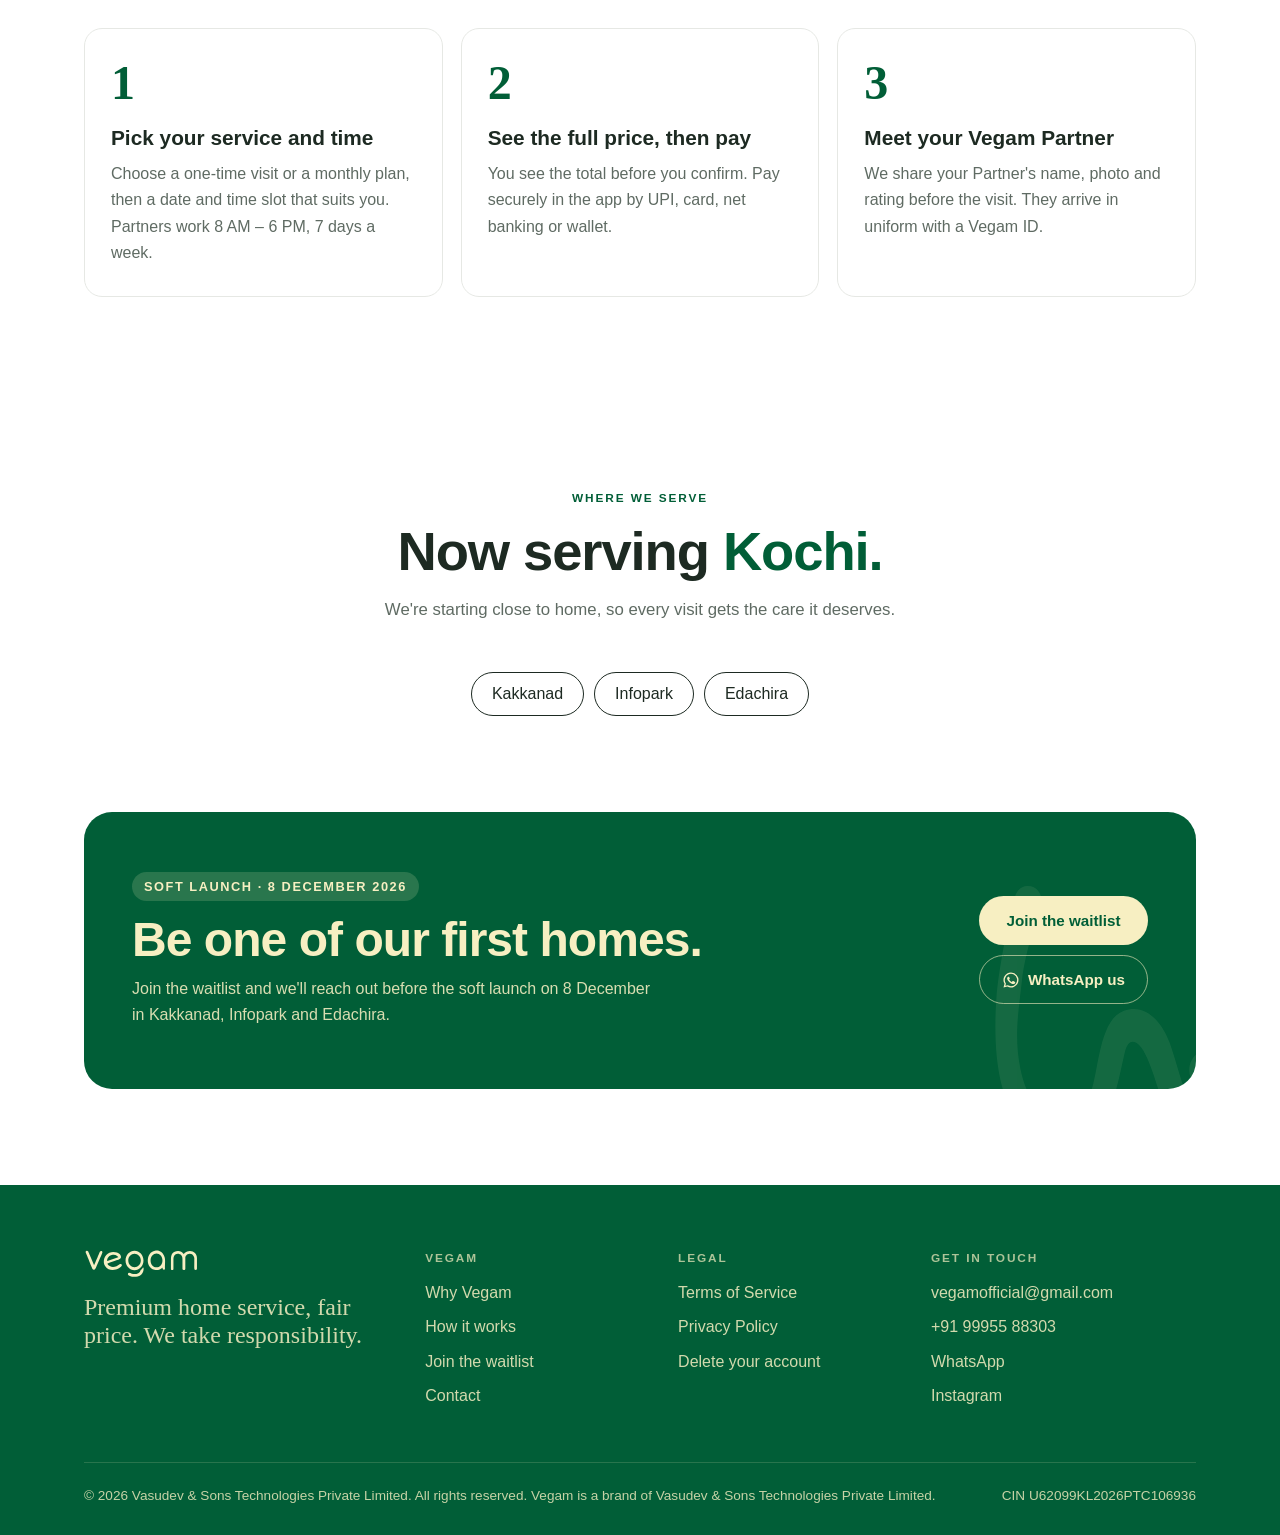
==== commit eab2c67a: "Use vegamofficial@gmail.com as the single contact email Replace support@vegamservices.com and vegam." ====
--- a/index.html
+++ b/index.html
@@ -279,8 +279,7 @@
         <div>
           <h4>Get in touch</h4>
           <ul>
-            <li><a href="mailto:support@vegamservices.com">support@vegamservices.com</a></li>
-            <li><a href="mailto:vegam.official@gmail.com">vegam.official@gmail.com</a></li>
+            <li><a href="mailto:vegamofficial@gmail.com">vegamofficial@gmail.com</a></li>
             <li><a href="tel:+919995588303">+91 99955 88303</a></li>
             <li><a href="https://wa.me/919995588303" data-link="whatsapp" target="_blank" rel="noopener noreferrer">WhatsApp</a></li>
             <li><a href="#" data-link="instagram" target="_blank" rel="noopener noreferrer">Instagram</a></li>
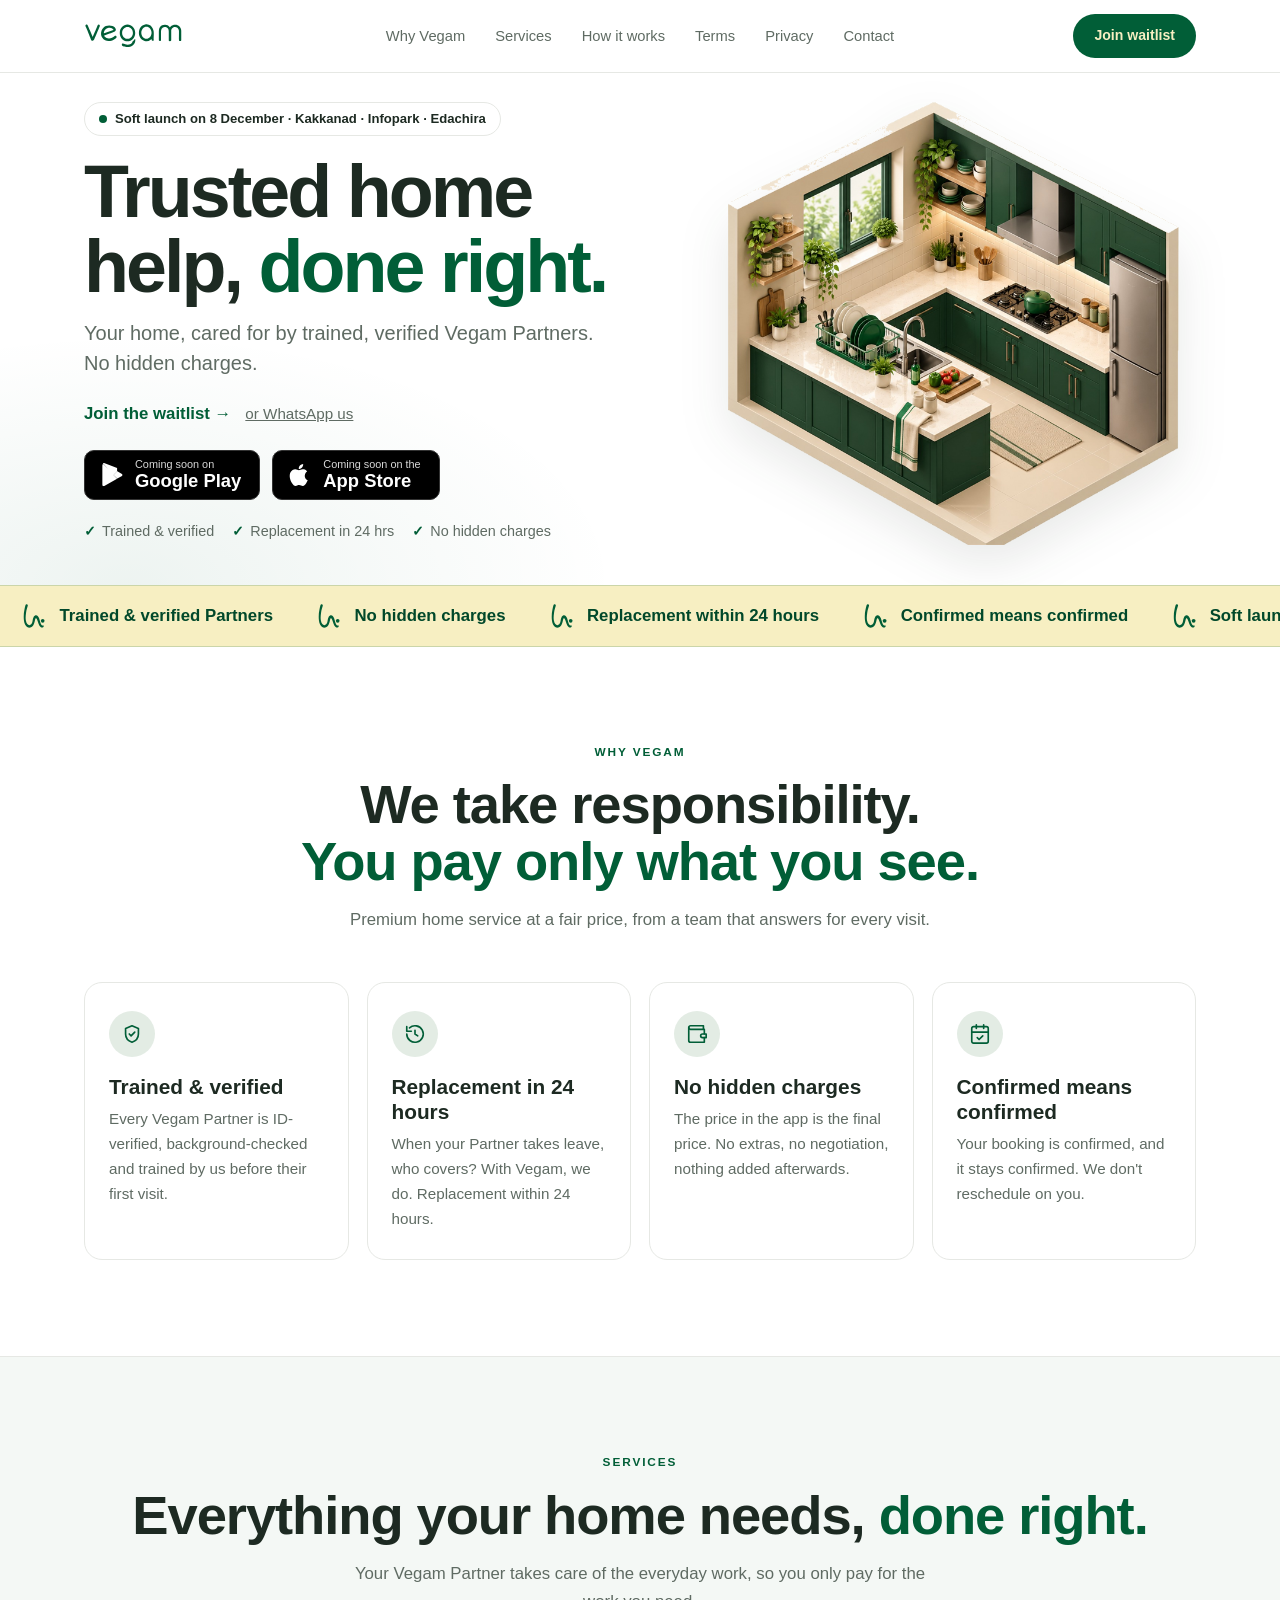
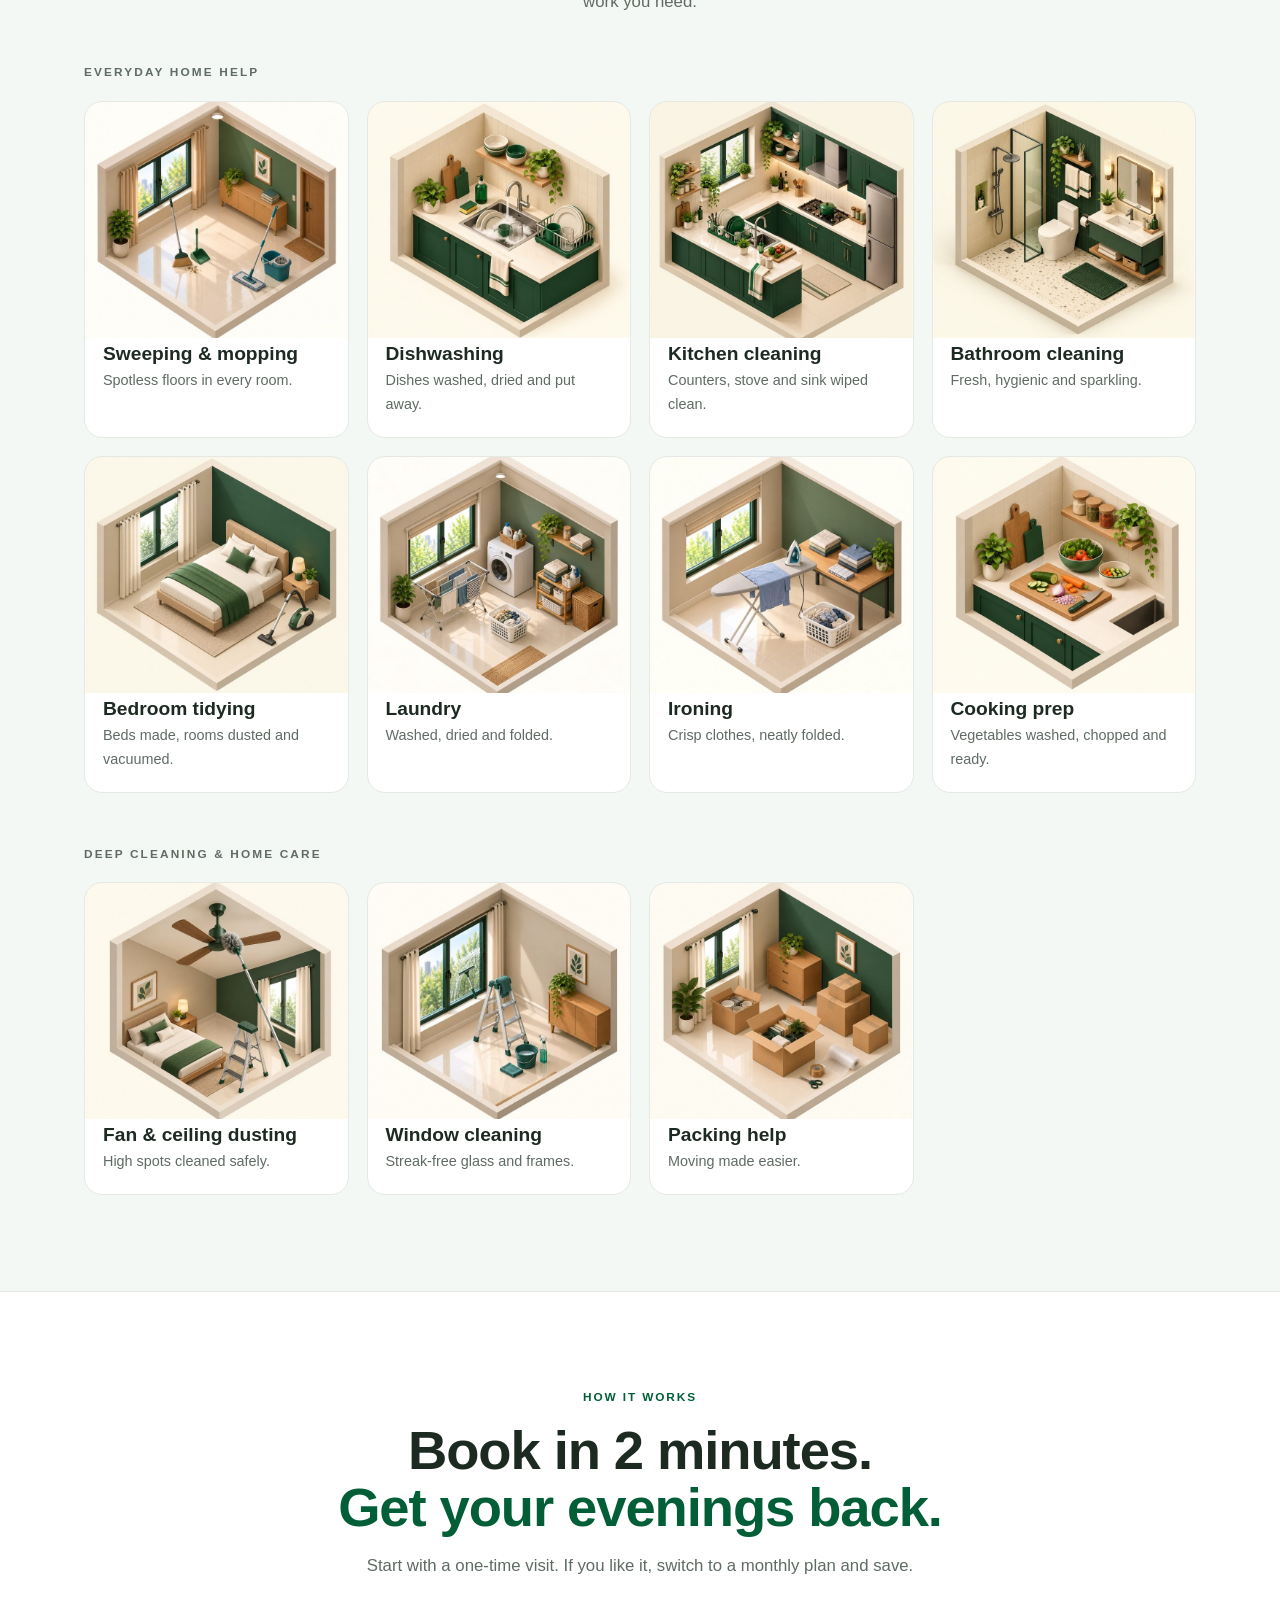
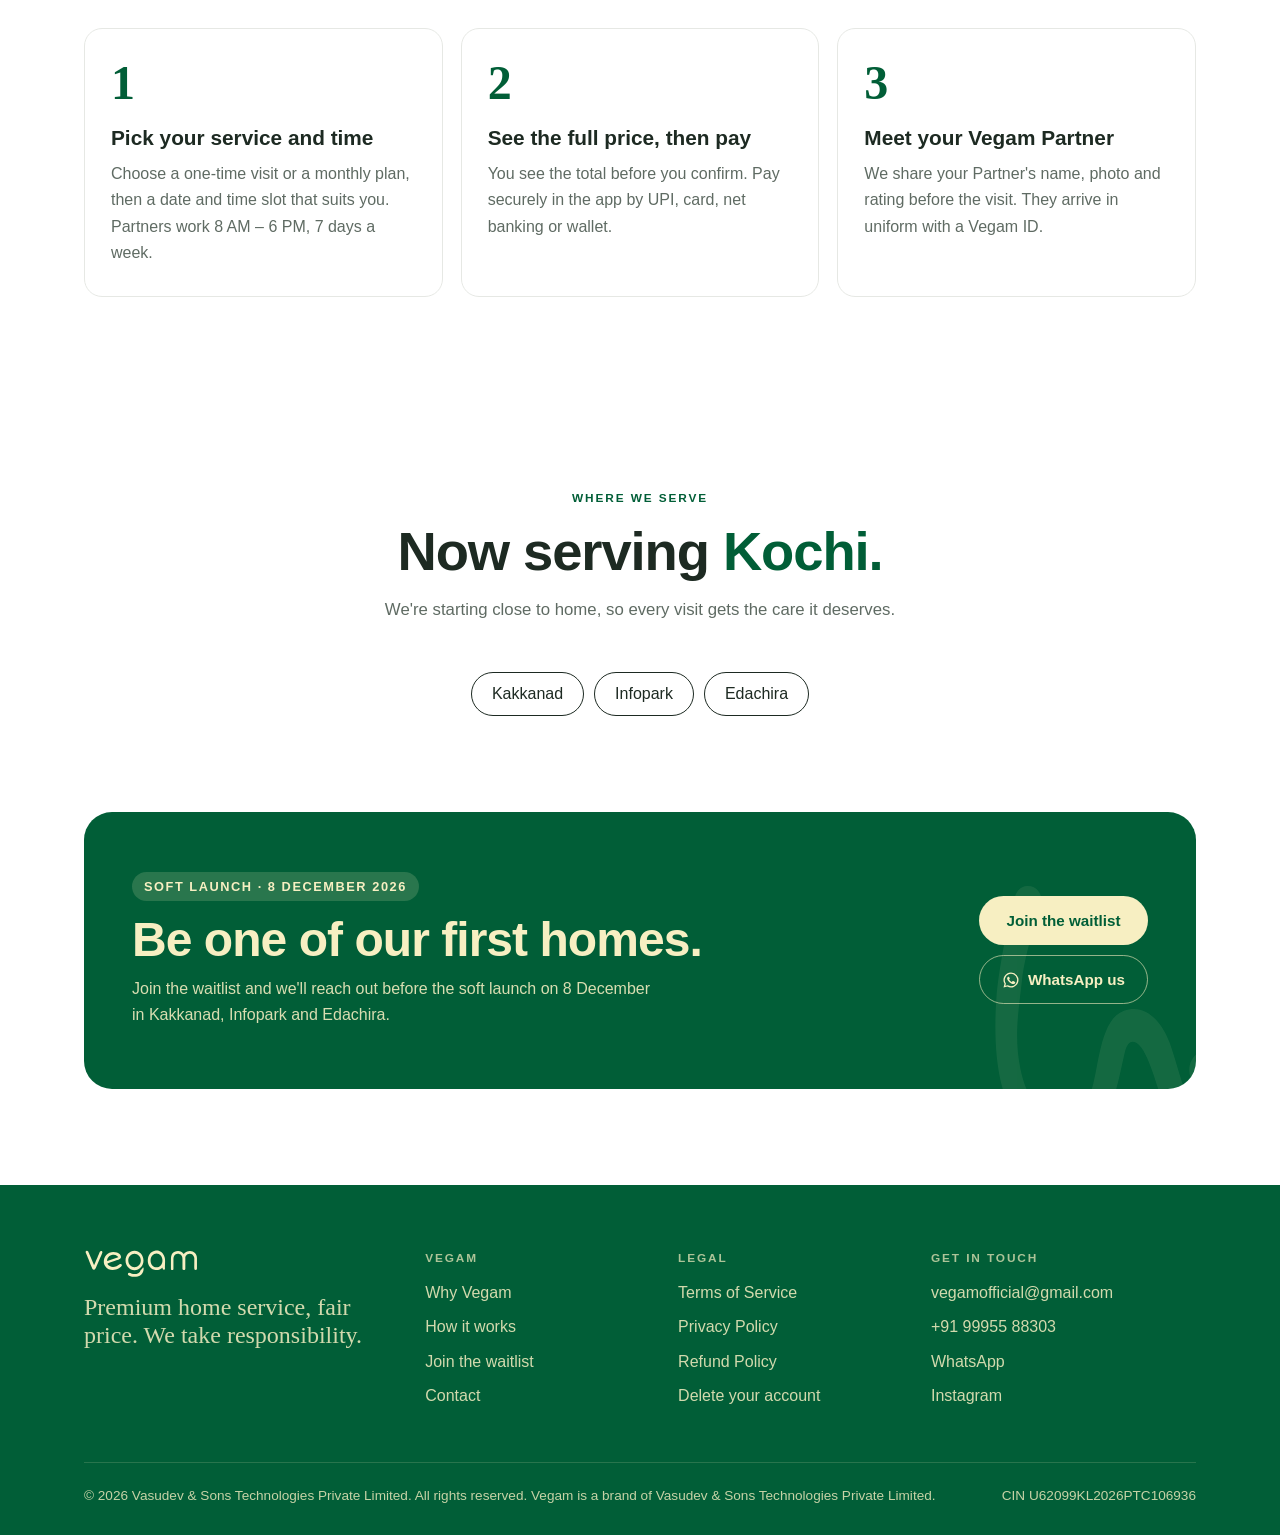
==== commit bdeca170: "Add refund policy page and update privacy policy - New Payment, Cancellation & Refund Policy (refund" ====
--- a/index.html
+++ b/index.html
@@ -273,6 +273,7 @@
           <ul>
             <li><a href="terms.html">Terms of Service</a></li>
             <li><a href="privacy.html">Privacy Policy</a></li>
+            <li><a href="refund.html">Refund Policy</a></li>
             <li><a href="privacy.html#delete-account">Delete your account</a></li>
           </ul>
         </div>
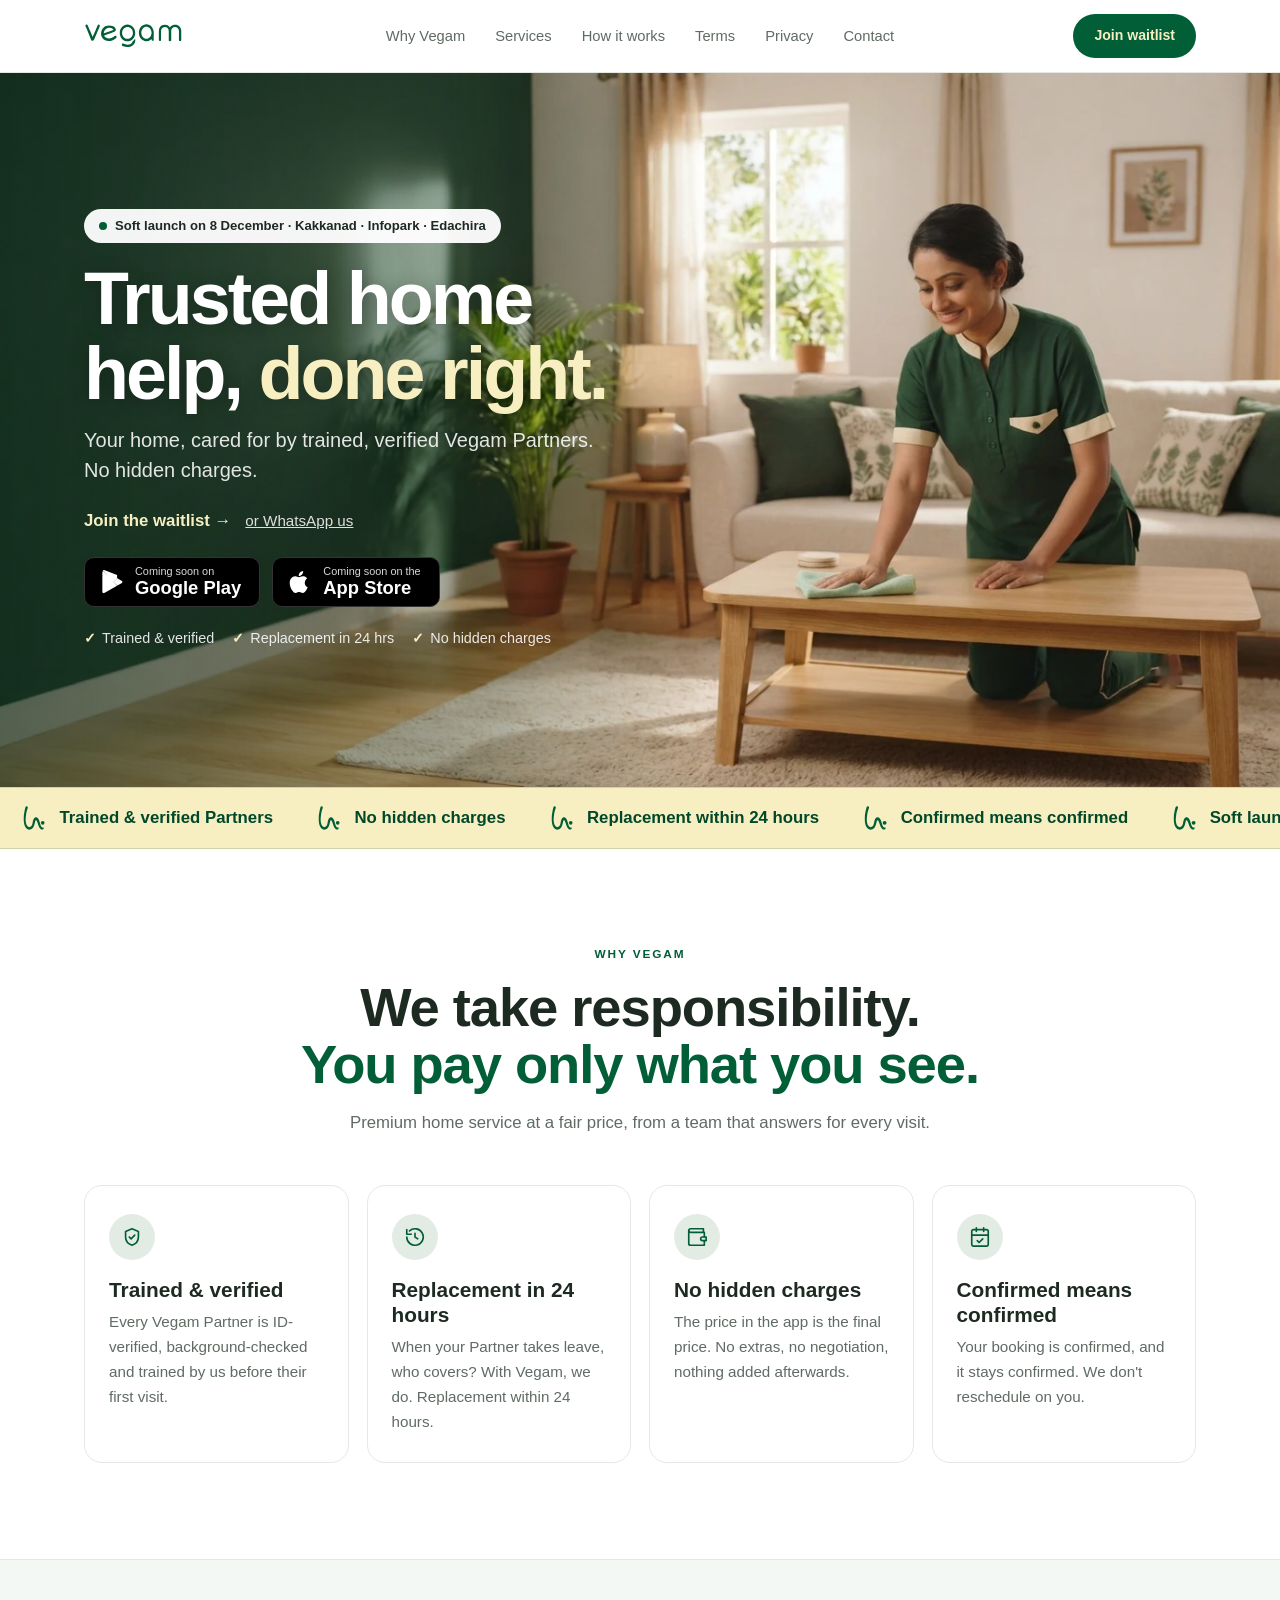
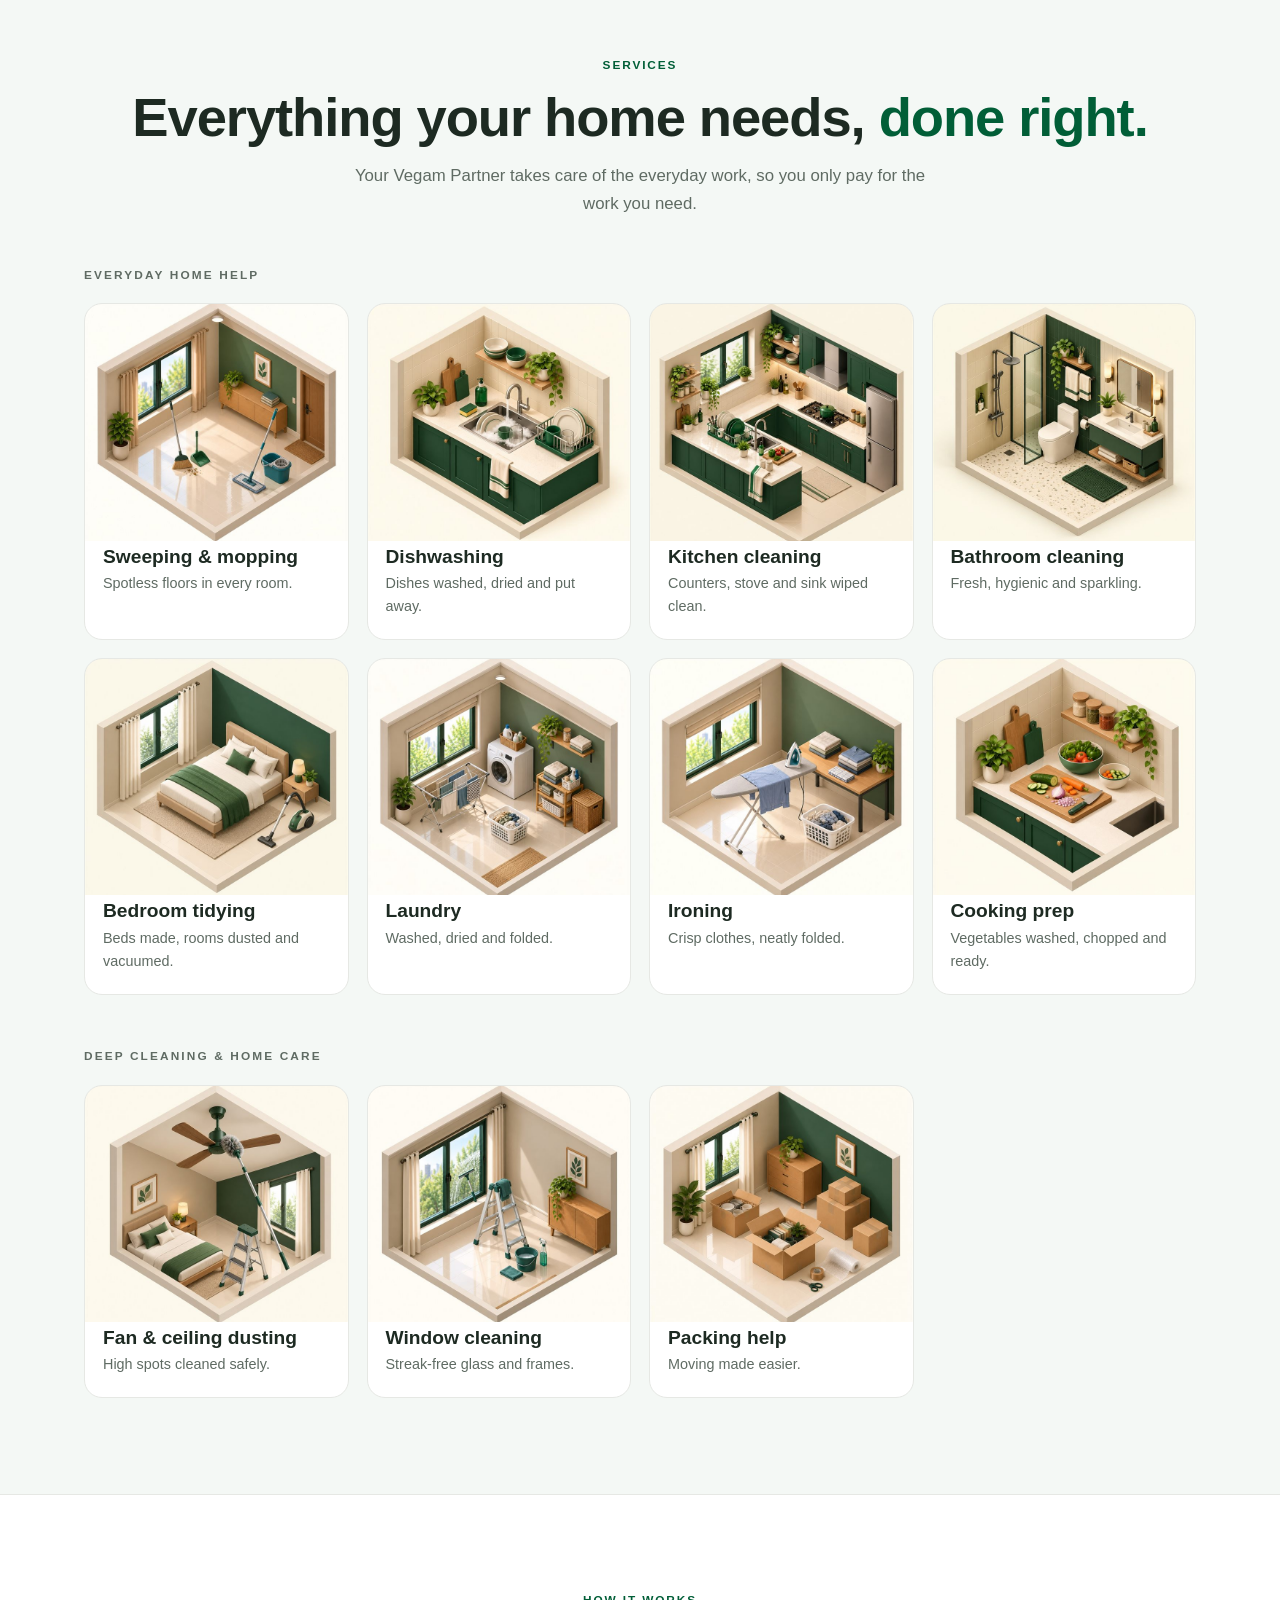
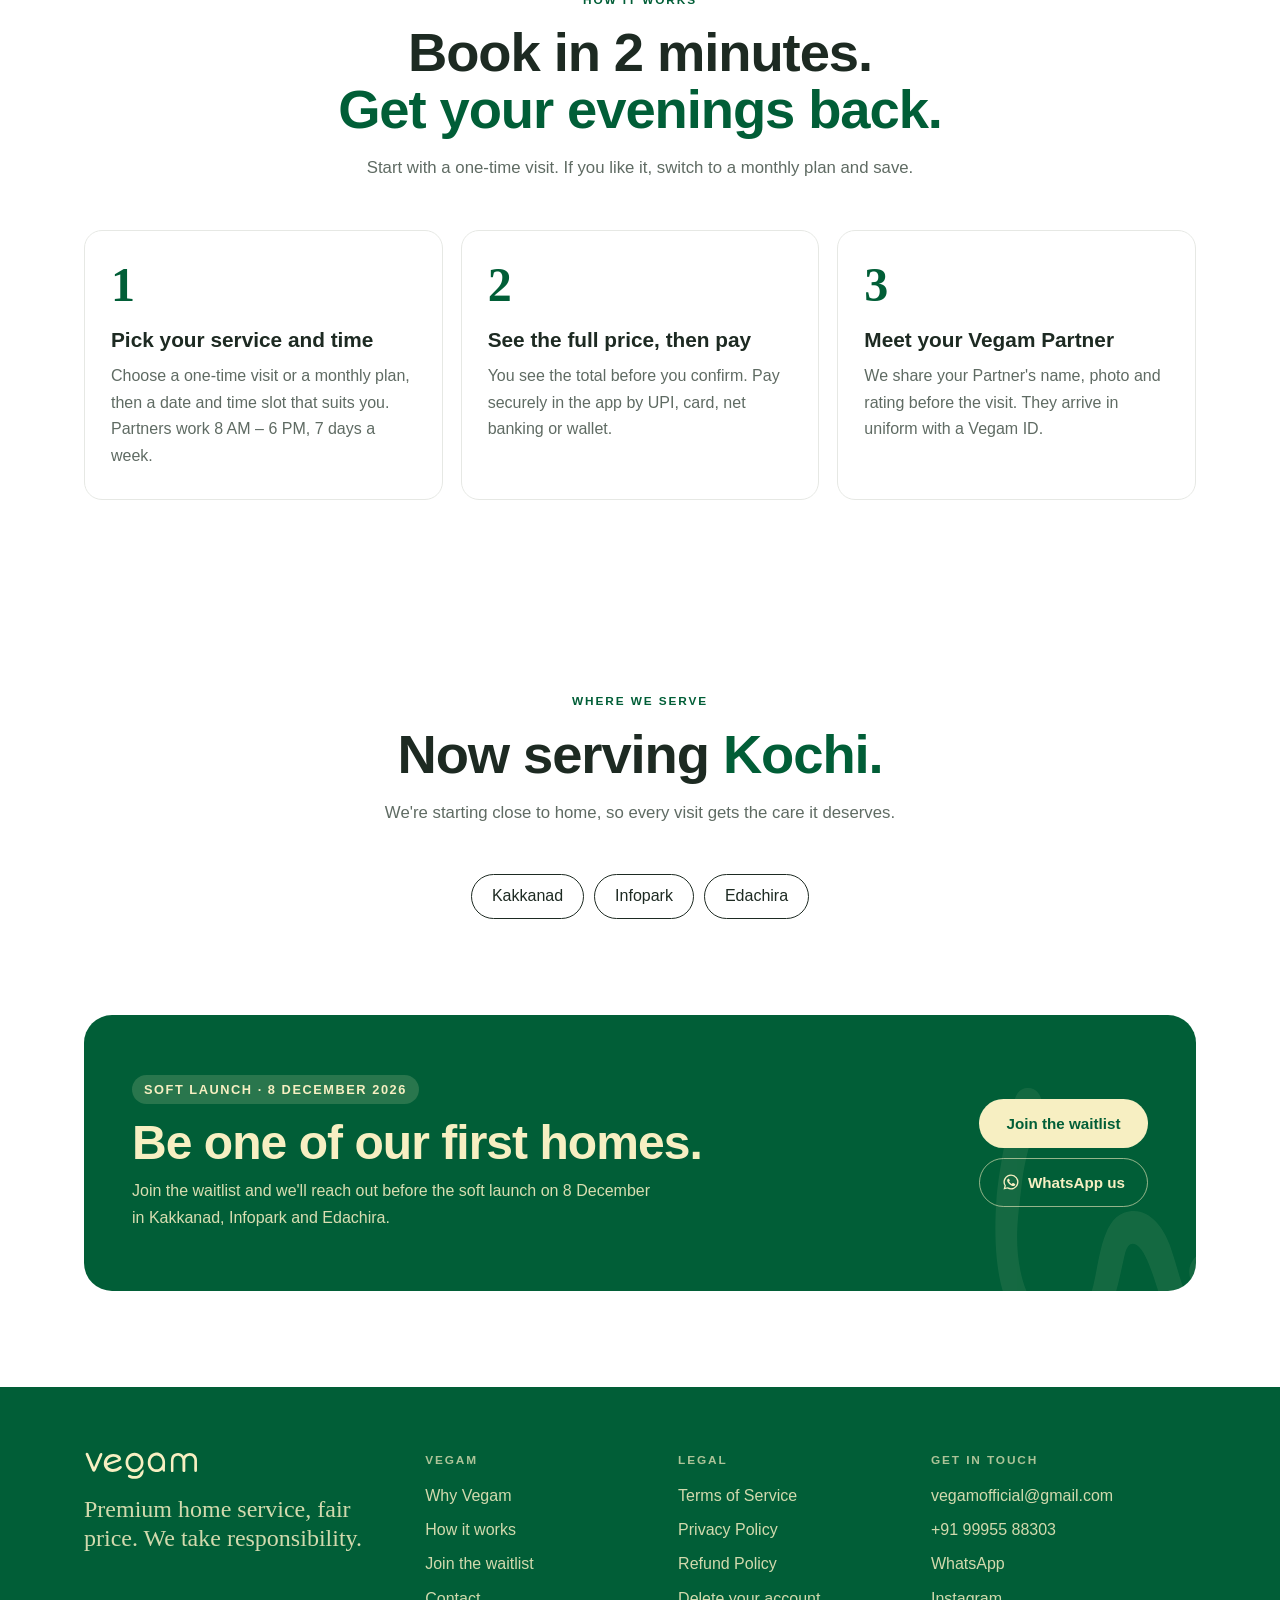
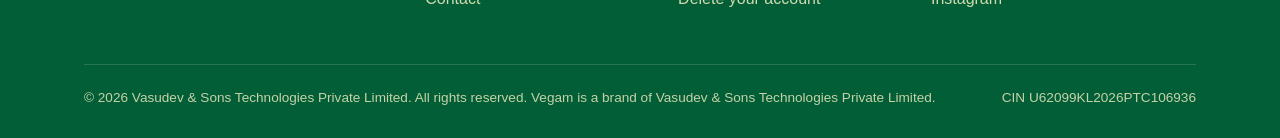
==== commit 5bd67a6d: "Home hero: full photo behind the text Desktop uses the wide cleaning photo, phones use the tall one," ====
--- a/index.html
+++ b/index.html
@@ -41,7 +41,8 @@
 
   <main>
     <!-- ================= HERO ================= -->
-    <section class="hero" id="download">
+    <!-- Hero photo is set in styles.css (.hero-photo) -->
+    <section class="hero hero-photo" id="download">
       <div class="wrap hero-grid">
         <div class="hero-text">
           <span class="pill"><span class="dot"></span>Soft launch on 8 December · Kakkanad · Infopark · Edachira</span>
@@ -77,9 +78,6 @@
           </ul>
         </div>
 
-        <div class="hero-pic" aria-hidden="true">
-          <img class="scene" src="assets/services/kitchen-cutout.png" alt="" width="820" height="750">
-        </div>
       </div>
     </section>
 
--- a/styles.css
+++ b/styles.css
@@ -475,3 +475,45 @@
 .mt-0 { margin-top: 0 !important; }
 .mt-12 { margin-top: 12px !important; }
 .pt-0 { padding-top: 0 !important; }
+
+/* ---------- Hero with full photo behind the text ----------
+   The whole picture fills the hero; the text sits on the green wall (left). */
+.hero.hero-photo {
+  display: flex;
+  align-items: center;
+  aspect-ratio: 1376 / 768;          /* show the whole picture on wide screens */
+  min-height: 560px;
+  padding: 48px 0;
+  background:
+    linear-gradient(90deg, rgba(1, 40, 24, 0.55) 0%, rgba(1, 40, 24, 0.25) 38%, rgba(1, 40, 24, 0) 55%),
+    url("assets/services/hero-cleaning.webp") center / cover no-repeat,
+    var(--green-dark);
+}
+.hero-photo .hero-grid { display: block; width: 100%; }
+.hero-photo .hero-text { max-width: 540px; }
+.hero-photo h1 { color: var(--white); text-shadow: 0 2px 18px rgba(0, 0, 0, 0.25); }
+.hero-photo .hl { color: var(--cream); }
+.hero-photo .lead { color: rgba(255, 255, 255, 0.88); }
+.hero-photo .pill { background: rgba(255, 255, 255, 0.95); border-color: transparent; }
+.hero-photo .arrow-link { color: var(--cream); }
+.hero-photo .soft-link,
+.hero-photo .soft-link:hover { color: rgba(255, 255, 255, 0.85); }
+.hero-photo .trust-row { color: rgba(255, 255, 255, 0.88); }
+.hero-photo .trust-row li::before { color: var(--cream); }
+
+@media (max-width: 900px) {
+  /* phones/tablets: portrait photo, whole width, pinned to the bottom.
+     Text sits on the green wall above the Partner; extra bottom padding
+     keeps her and the table clear of the text. */
+  .hero.hero-photo {
+    aspect-ratio: auto;
+    min-height: 0;
+    align-items: flex-start;
+    padding: 36px 0 calc(100vw * 1152 / 928 * 0.62);
+    background:
+      /* fade the top (empty wall) of the photo into the solid green above it */
+      linear-gradient(180deg, #1f4a33 0%, #1f4a33 8%, rgba(31, 74, 51, 0) 42%) center bottom / 100% calc(100vw * 1152 / 928) no-repeat,
+      url("assets/services/hero-cleaning-phone.webp") center bottom / 100% auto no-repeat,
+      #1f4a33;
+  }
+}
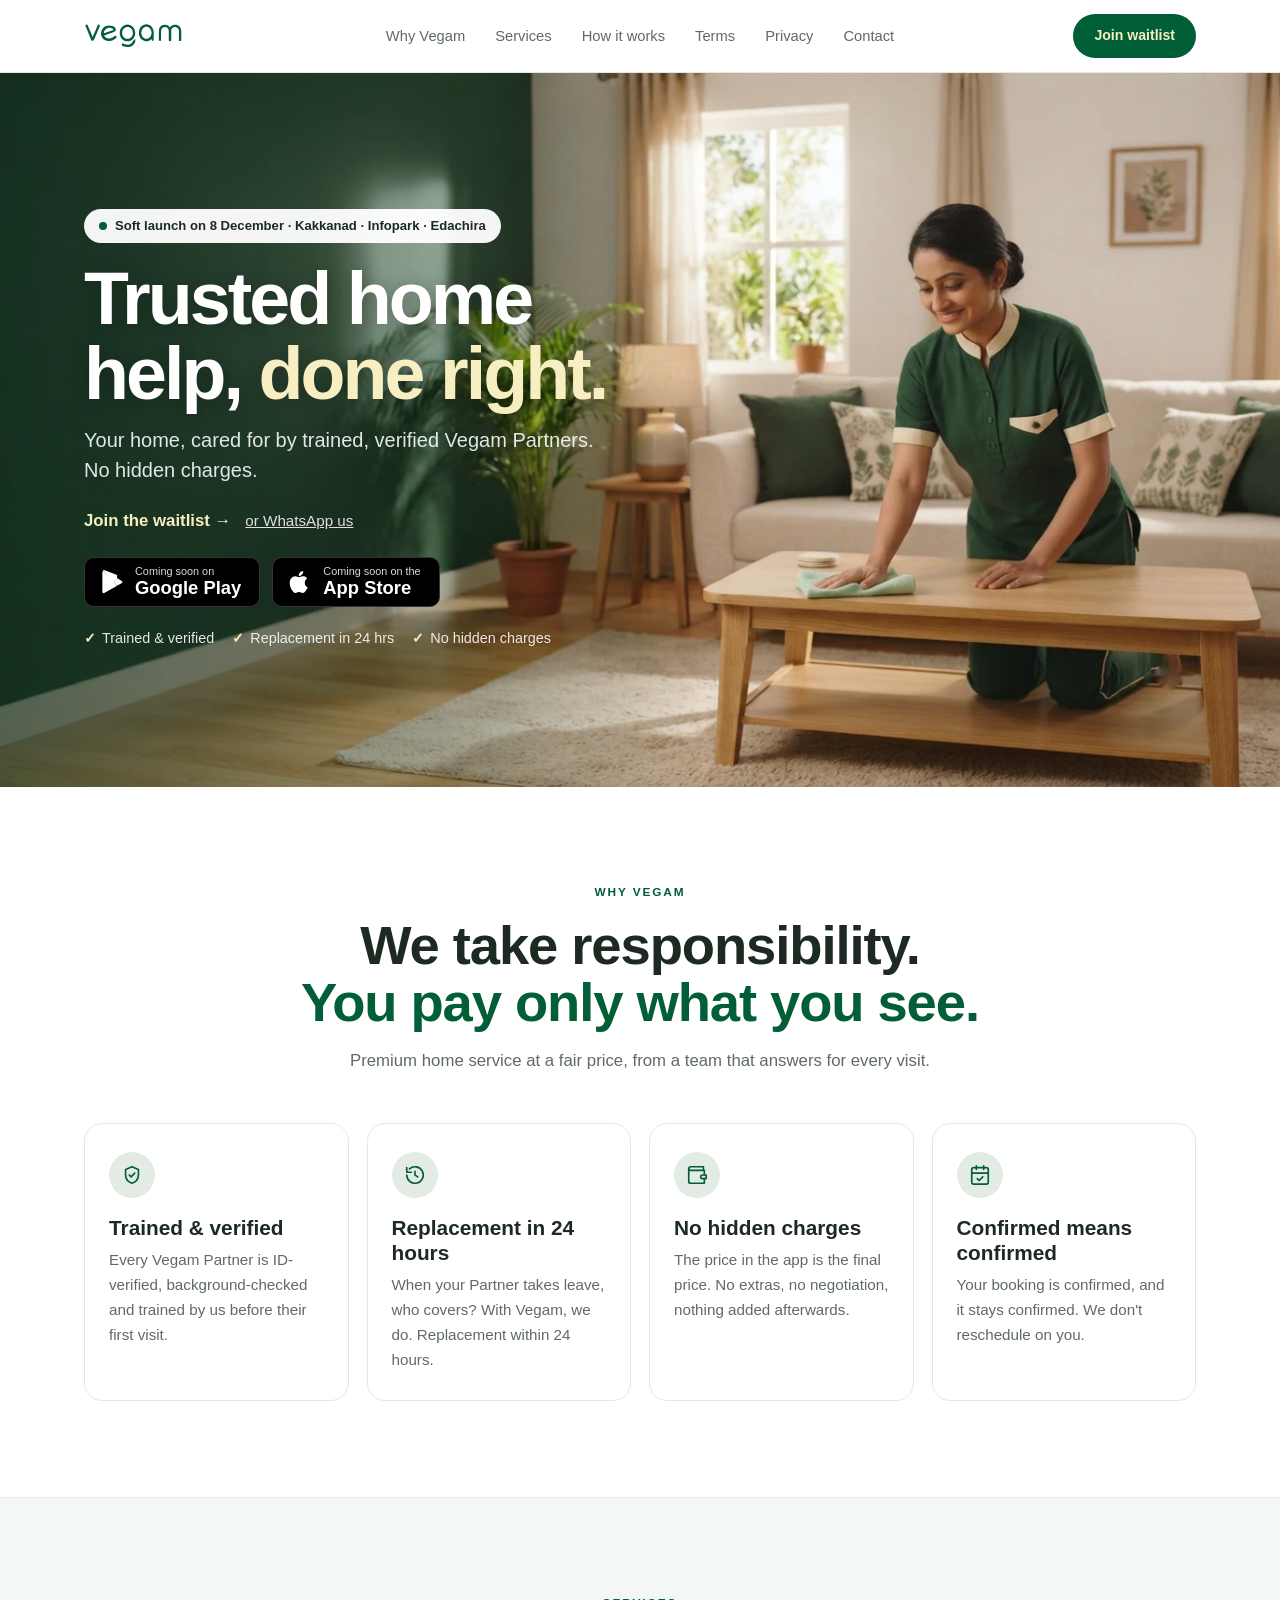
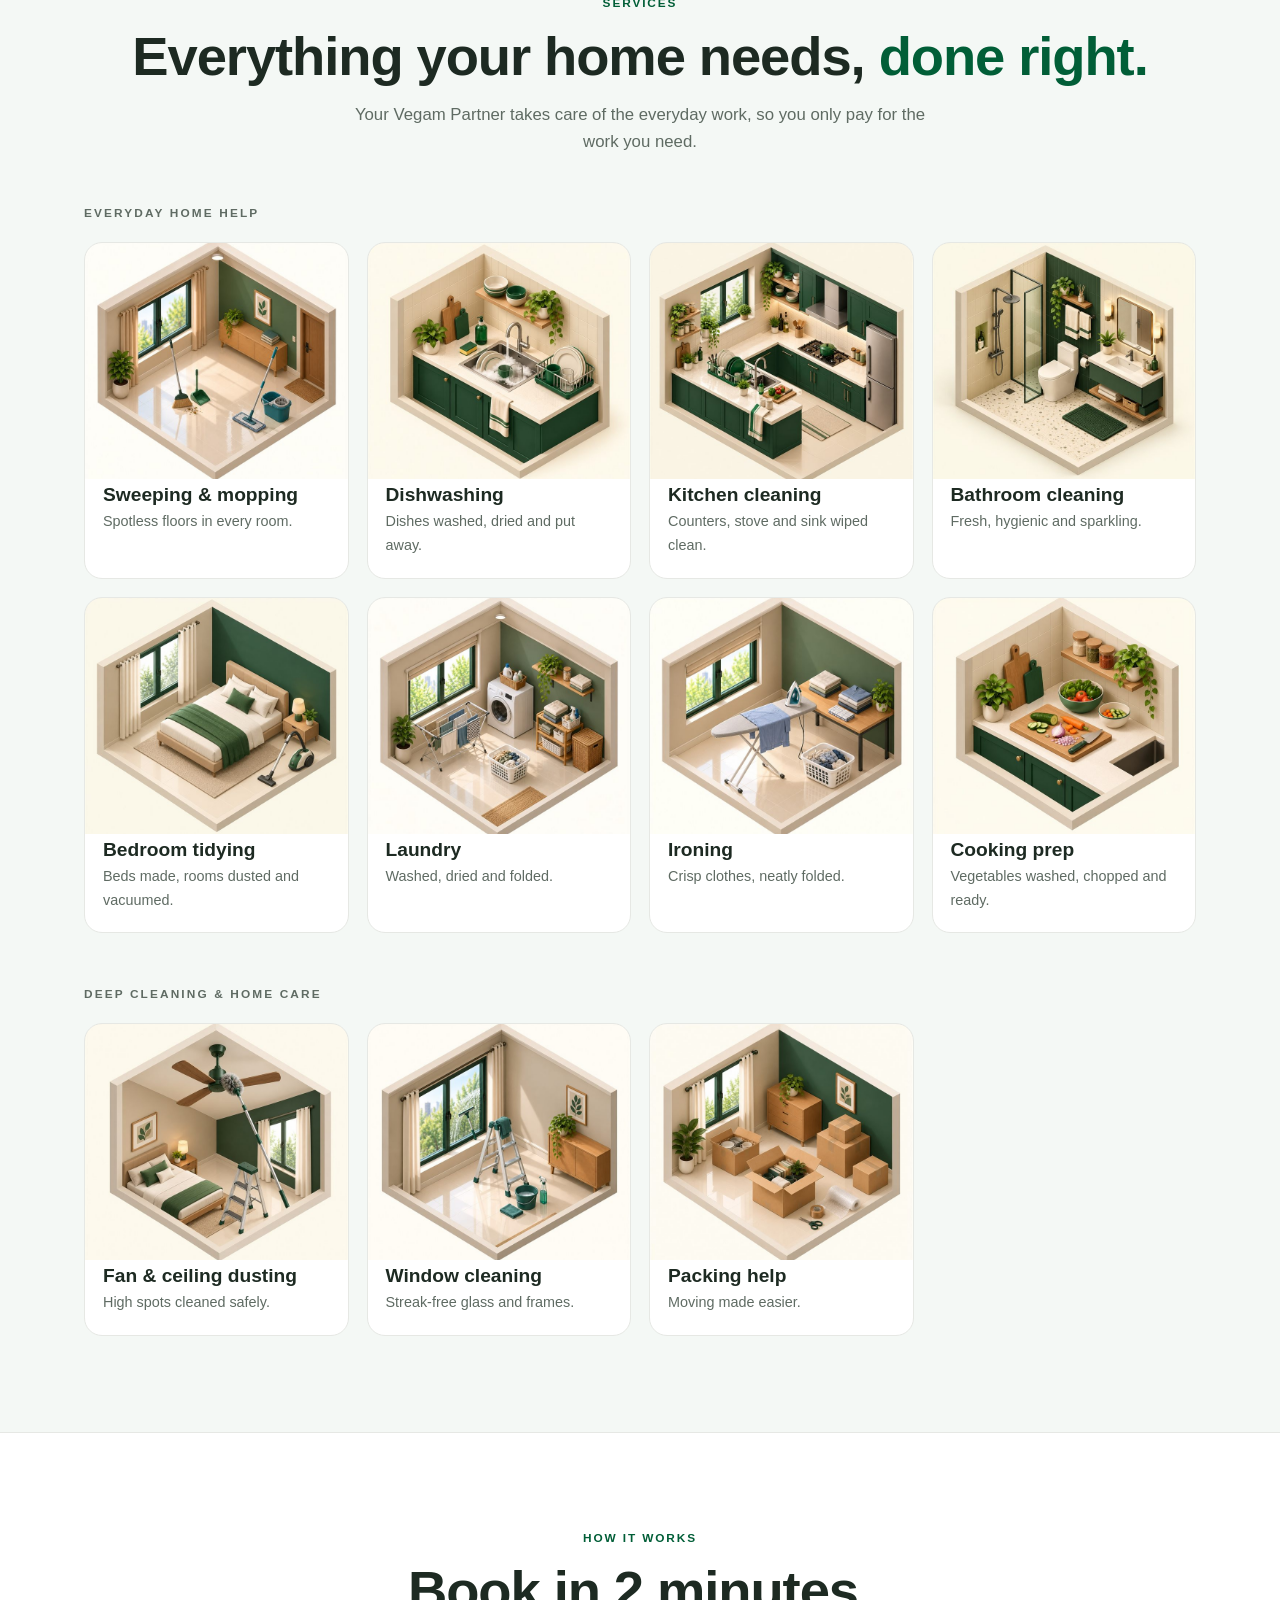
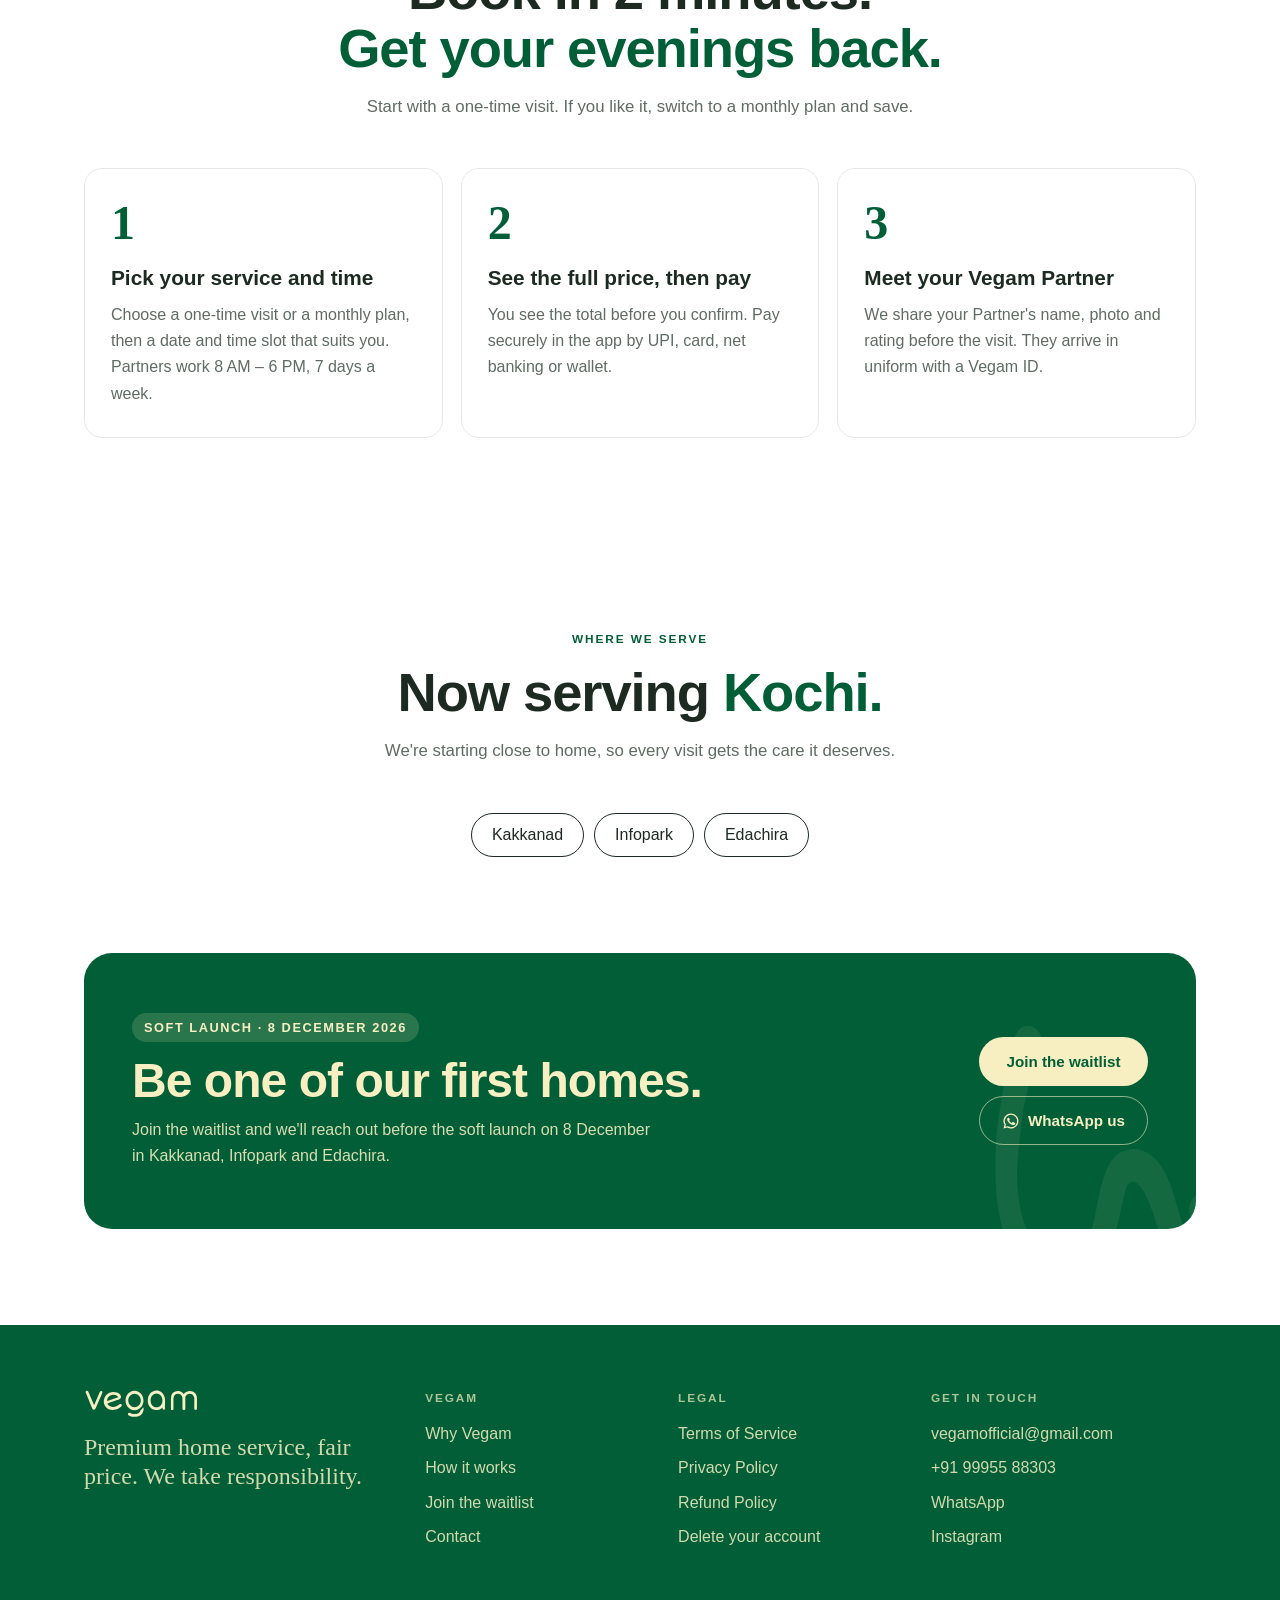
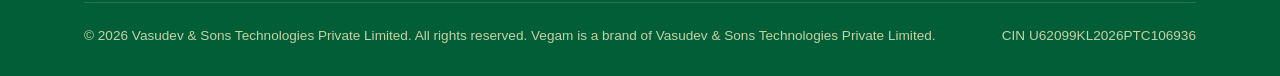
==== commit 1a8d03e7: "Remove scrolling banner from home page Drop the cream ribbon between the hero and "Why Vegam" along " ====
--- a/index.html
+++ b/index.html
@@ -81,13 +81,6 @@
       </div>
     </section>
 
-    <!-- ================= LOGO FLOW (scrolling ribbon) ================= -->
-    <div class="flow-wrap">
-    <div class="logo-flow" aria-label="Why Vegam, in short">
-      <div class="flow-track"><span class="flow-item"><img src="assets/mark-green.svg" alt="">Trained &amp; verified Partners</span><span class="flow-item"><img src="assets/mark-green.svg" alt="">No hidden charges</span><span class="flow-item"><img src="assets/mark-green.svg" alt="">Replacement within 24 hours</span><span class="flow-item"><img src="assets/mark-green.svg" alt="">Confirmed means confirmed</span><span class="flow-item"><img src="assets/mark-green.svg" alt="">Soft launch · 8 December</span><span class="flow-item"><img src="assets/mark-green.svg" alt="">Kakkanad · Infopark · Edachira</span><span aria-hidden="true" class="flow-dup"><span class="flow-item"><img src="assets/mark-green.svg" alt="">Trained &amp; verified Partners</span><span class="flow-item"><img src="assets/mark-green.svg" alt="">No hidden charges</span><span class="flow-item"><img src="assets/mark-green.svg" alt="">Replacement within 24 hours</span><span class="flow-item"><img src="assets/mark-green.svg" alt="">Confirmed means confirmed</span><span class="flow-item"><img src="assets/mark-green.svg" alt="">Soft launch · 8 December</span><span class="flow-item"><img src="assets/mark-green.svg" alt="">Kakkanad · Infopark · Edachira</span></span></div>
-    </div>
-    </div>
-
     <!-- ================= WHY VEGAM ================= -->
     <section class="block" id="why">
       <div class="wrap">
--- a/styles.css
+++ b/styles.css
@@ -202,32 +202,6 @@
 }
 .btn-lg { padding: 15px 34px; font-size: 1rem; }
 
-/* ---------- Scrolling ribbon with the logo mark between each point ---------- */
-.flow-wrap { overflow: hidden; }
-.logo-flow {
-  background: var(--cream);
-  color: var(--green-dark);
-  overflow: hidden;
-  padding: 16px 0;
-  border-top: 1px solid rgba(1, 94, 55, 0.18);
-  border-bottom: 1px solid rgba(1, 94, 55, 0.18);
-}
-.flow-track { display: flex; width: max-content; animation: flow 38s linear infinite; }
-.flow-dup { display: flex; }
-.logo-flow:hover .flow-track { animation-play-state: paused; }
-.flow-item {
-  display: inline-flex;
-  align-items: center;
-  gap: 14px;
-  padding: 0 22px;
-  font-weight: 700;
-  font-size: 1.05rem;
-  white-space: nowrap;
-}
-.flow-item img { height: 24px; width: auto; }
-@keyframes flow { from { transform: translateX(0); } to { transform: translateX(-50%); } }
-@media (prefers-reduced-motion: reduce) { .flow-track { animation: none; } }
-
 /* ---------- Sections ---------- */
 section.block { padding: 96px 0; }
 .section-title {
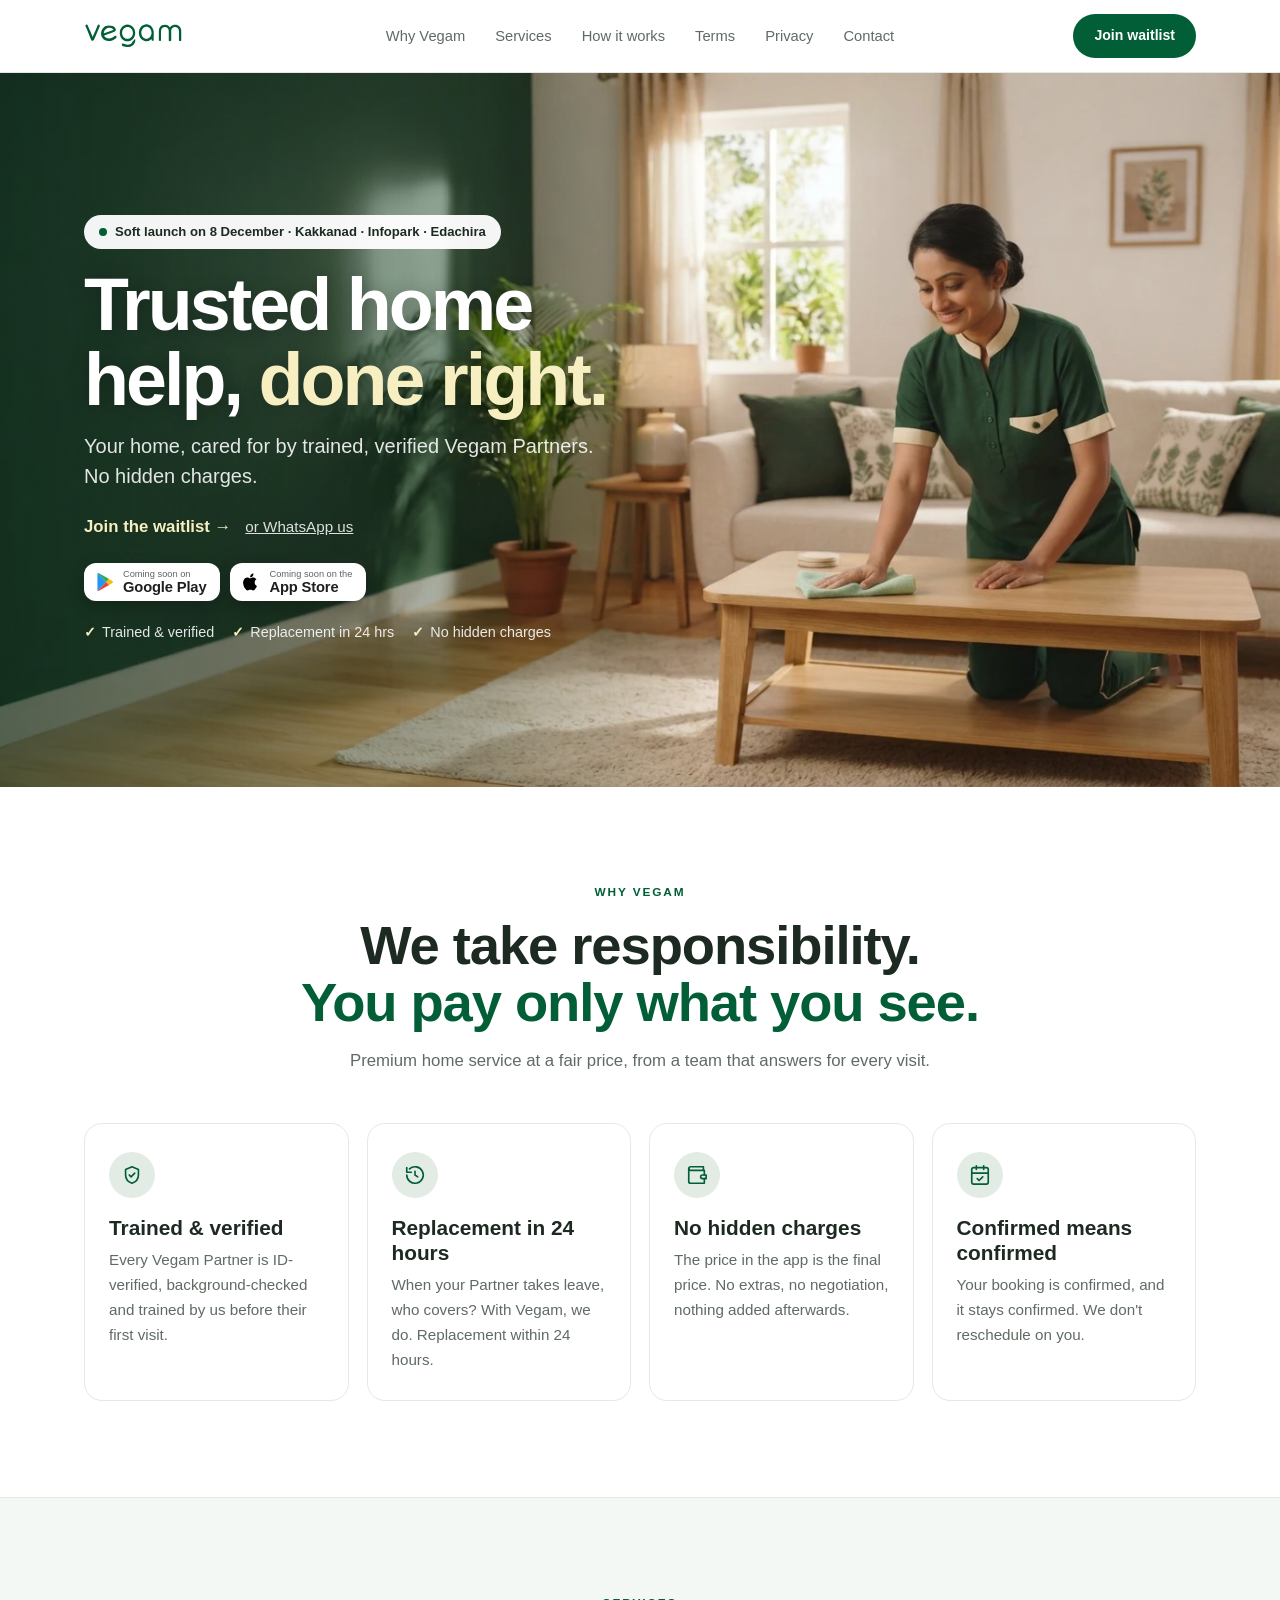
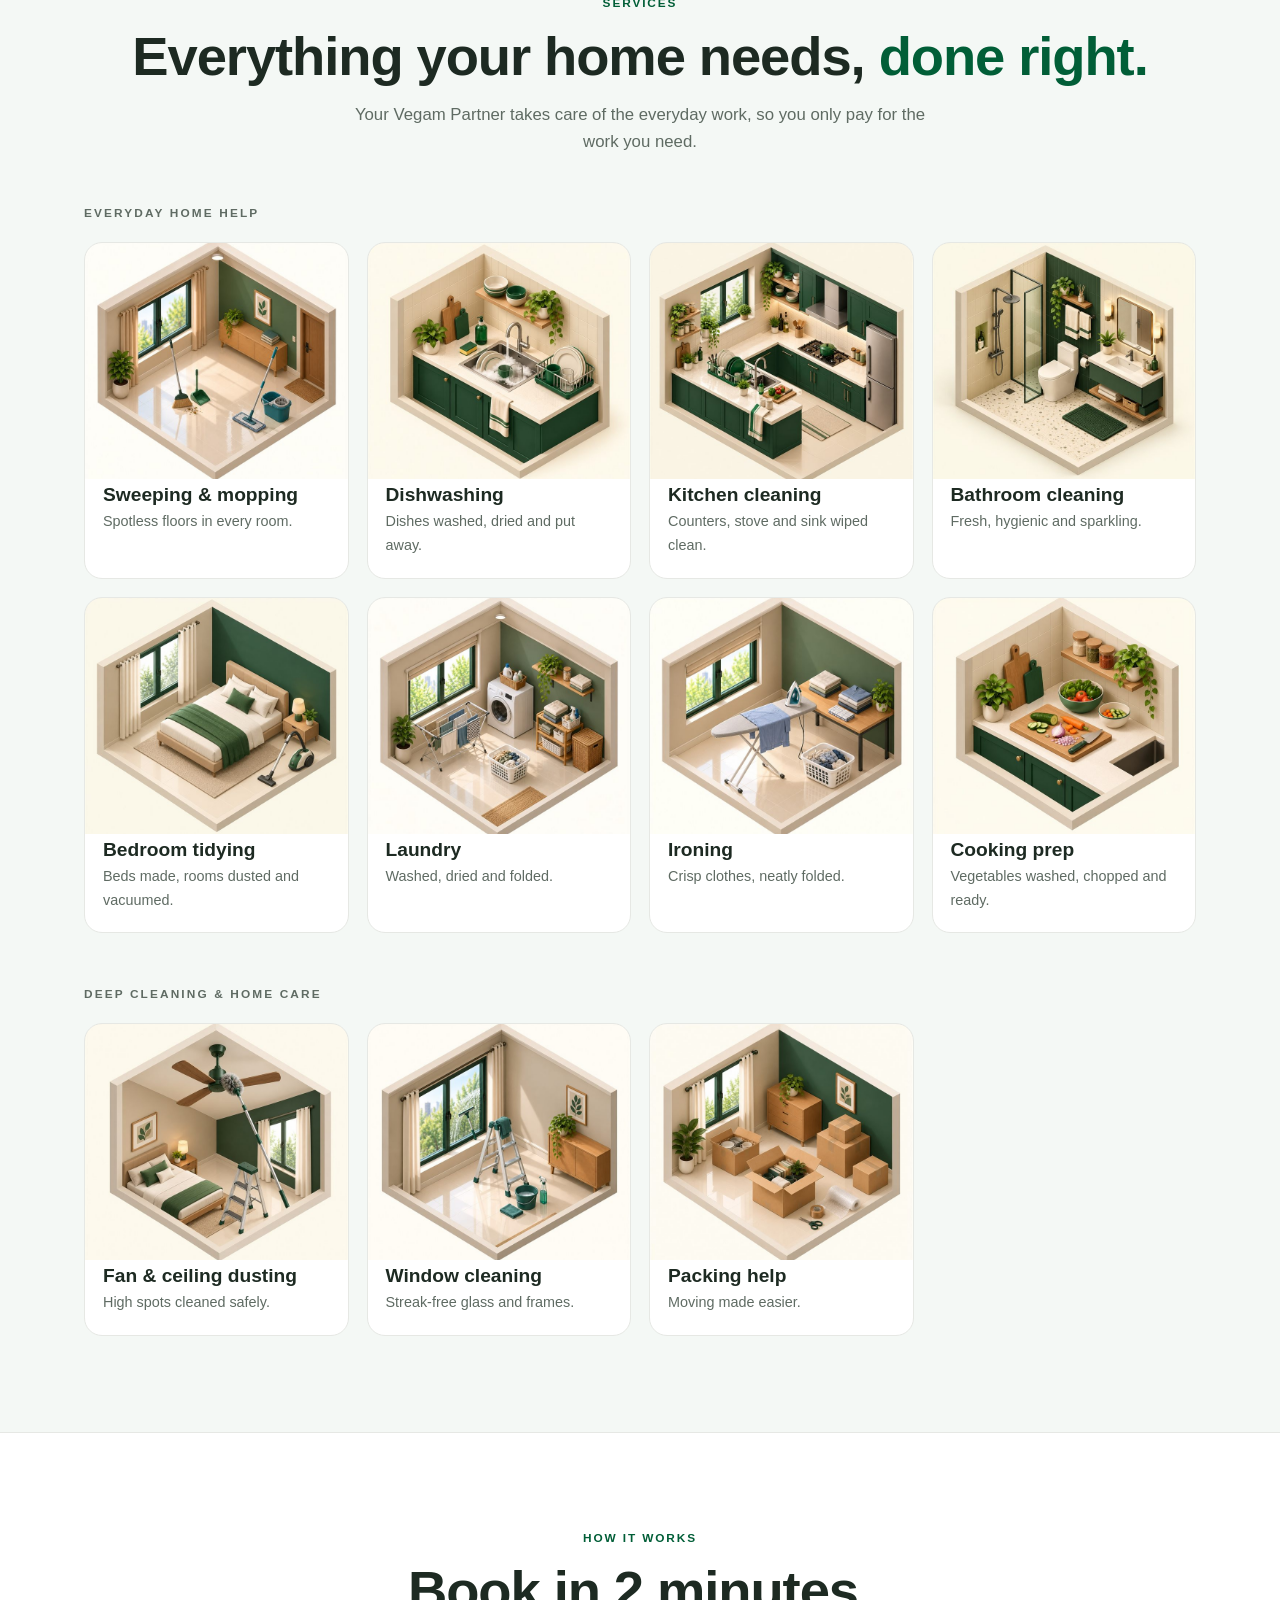
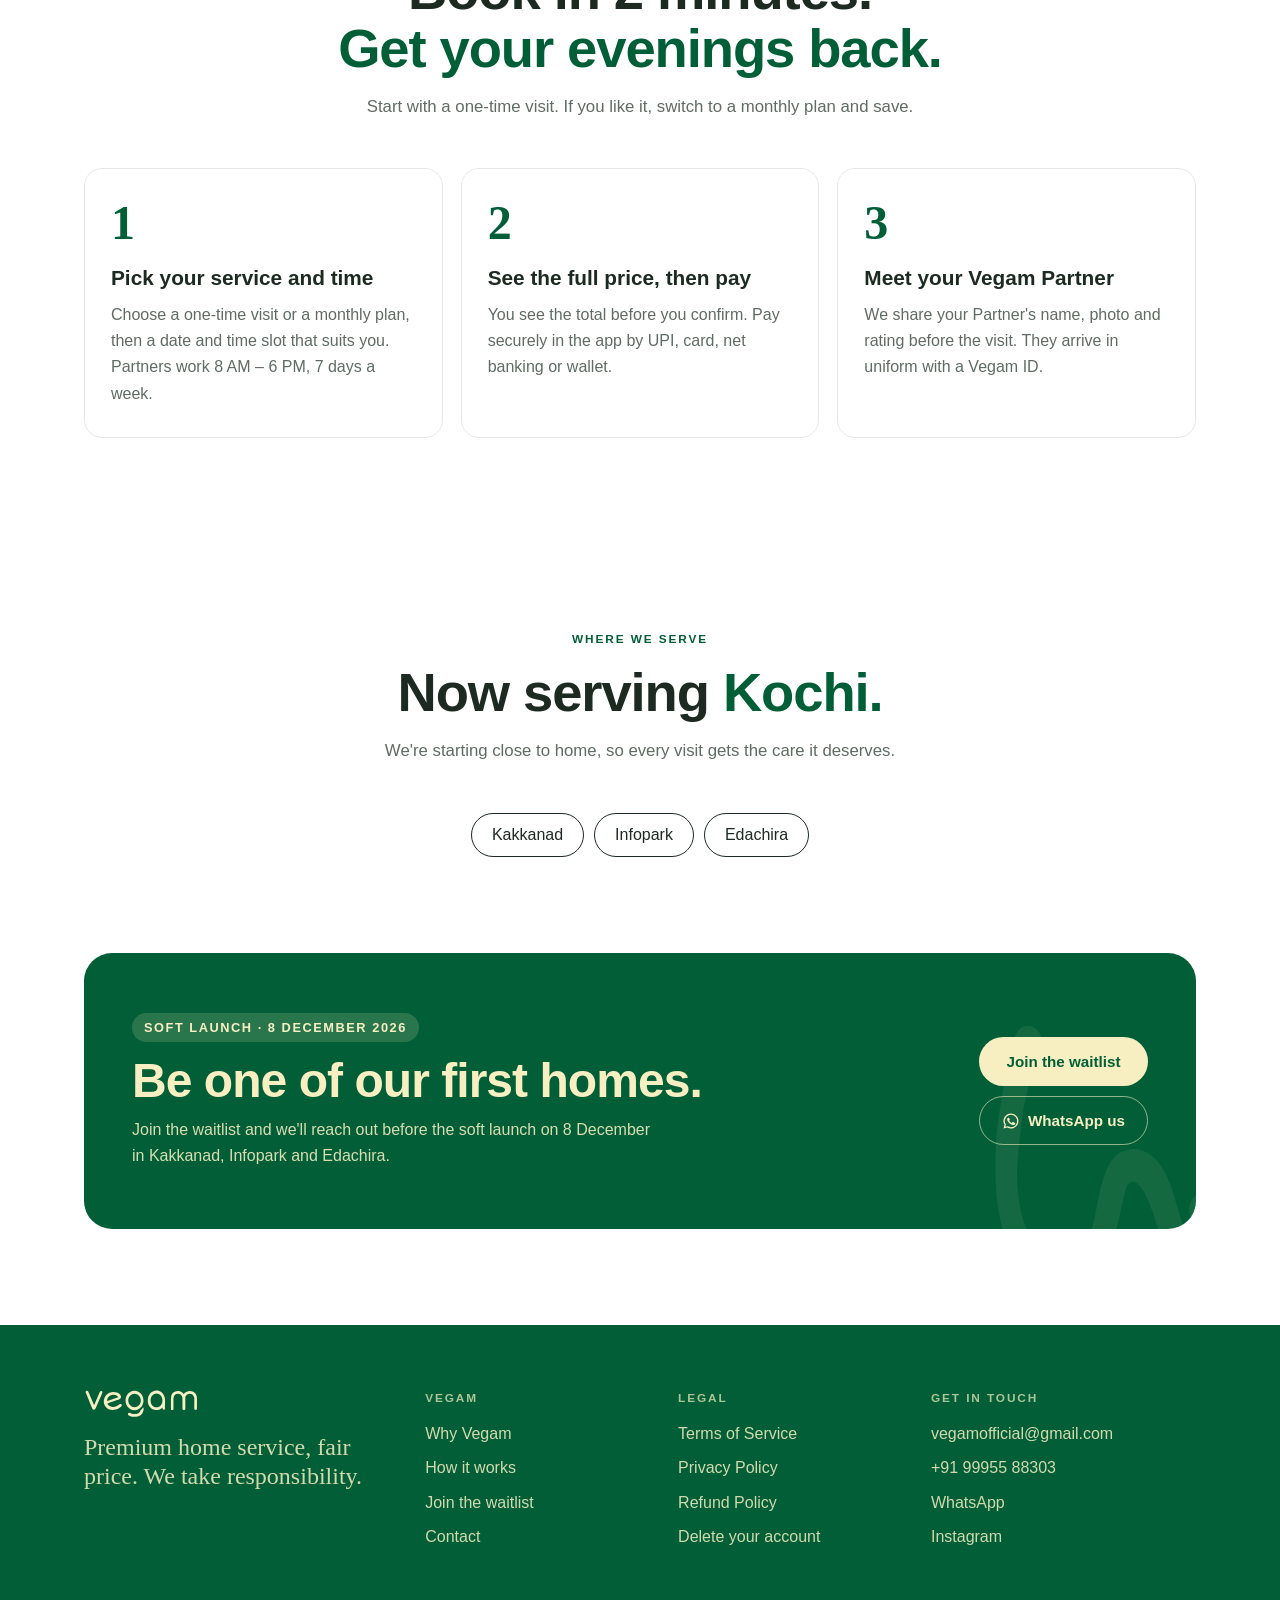
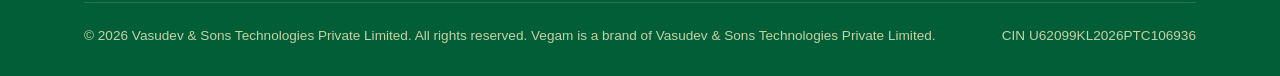
==== commit 2c7d3fca: "Tidy mobile hero and restyle store buttons - Phones (up to 560px): smaller headline and intro text, " ====
--- a/index.html
+++ b/index.html
@@ -45,7 +45,7 @@
     <section class="hero hero-photo" id="download">
       <div class="wrap hero-grid">
         <div class="hero-text">
-          <span class="pill"><span class="dot"></span>Soft launch on 8 December · Kakkanad · Infopark · Edachira</span>
+          <span class="pill"><span class="dot"></span><span>Soft launch on 8 December<span class="pill-sep"> · </span><span class="pill-place">Kakkanad · Infopark · Edachira</span></span></span>
           <h1>Trusted home help, <span class="hl">done right.</span></h1>
           <p class="lead">Your home, cared for by trained, verified Vegam Partners. No hidden charges.</p>
 
@@ -62,7 +62,7 @@
           -->
           <div class="store-row">
             <a class="store soon" href="#" target="_blank" rel="noopener noreferrer">
-              <svg viewBox="0 0 24 24" aria-hidden="true"><path d="M3.6 1.8c-.3.3-.5.8-.5 1.4v17.6c0 .6.2 1.1.5 1.4l.1.1L13.5 12v-.2L3.7 1.7l-.1.1zm13.2 13.5-3.3-3.3V11.8l3.3-3.3.1.1 3.9 2.2c1.1.6 1.1 1.7 0 2.3l-3.9 2.2-.1 0zm-.1.1L13.4 12l-9.8 9.8c.4.4 1 .4 1.7.1l11.4-6.5m0-9.8L5.3 1.1c-.7-.4-1.3-.3-1.7.1L13.4 12l3.3-3.3z"/></svg>
+              <svg class="play-logo" viewBox="0 0 24 24" aria-hidden="true"><path fill="#2196f3" d="M3.3 1.6 13.6 12 3.3 22.4c-.3-.3-.4-.7-.4-1.2V2.8c0-.5.1-.9.4-1.2z"/><path fill="#34a853" d="M3.3 1.6c.4-.4 1-.4 1.6-.1l12 6.8-3.3 3.7z"/><path fill="#ea4335" d="M13.6 12l3.3 3.7-12 6.8c-.6.3-1.2.3-1.6-.1z"/><path fill="#fbbc04" d="m16.9 8.3 3.6 2.1c1.2.7 1.2 2.5 0 3.2l-3.6 2.1-3.3-3.7z"/></svg>
               <span><small>Coming soon on</small><strong>Google Play</strong></span>
             </a>
             <a class="store soon" href="#" target="_blank" rel="noopener noreferrer">
--- a/styles.css
+++ b/styles.css
@@ -96,8 +96,8 @@
   white-space: nowrap;
 }
 .btn:hover { transform: translateY(-1px); }
-.btn-green { background: var(--green); color: var(--cream); }
-.btn-green:hover { background: var(--green-dark); color: var(--cream); }
+.btn-green { background: var(--green); color: var(--white); }
+.btn-green:hover { background: var(--green-dark); color: var(--white); }
 .btn-outline { border-color: var(--ink); color: var(--ink); background: transparent; }
 .btn-outline:hover { background: var(--ink); color: var(--paper); }
 .btn svg { width: 18px; height: 18px; fill: currentColor; }
@@ -491,3 +491,70 @@
       #1f4a33;
   }
 }
+
+/* ---------- Phones: calmer, roomier hero ---------- */
+@media (max-width: 560px) {
+  .site-header .wrap { min-height: 64px; }
+  .nav { top: 64px; }
+  .hero.hero-photo { padding-top: 28px; }
+
+  .pill {
+    align-items: flex-start;
+    border-radius: 14px;
+    padding: 6px 12px;
+    font-size: 0.78rem;
+    line-height: 1.4;
+    margin-bottom: 20px;
+  }
+  /* badge on two tidy lines: date, then the areas */
+  .pill-sep { display: none; }
+  .pill-place { display: block; font-weight: 500; opacity: 0.8; }
+  .pill .dot { width: 7px; height: 7px; margin-top: 0.36em; flex-shrink: 0; }
+
+  .hero h1 {
+    font-size: 2.15rem;
+    line-height: 1.1;
+    letter-spacing: -0.03em;
+    margin-bottom: 14px;
+  }
+  .hero .lead { font-size: 1rem; line-height: 1.55; margin-bottom: 20px; }
+
+  .hero-links { gap: 6px 16px; margin-bottom: 22px; }
+  .arrow-link { font-size: 0.98rem; }
+  .soft-link { font-size: 0.9rem; }
+
+  /* the two store buttons side by side */
+  .store-row { display: grid; grid-template-columns: 1fr 1fr; gap: 10px; margin-bottom: 18px; }
+  .store { min-width: 0; padding: 8px 10px; gap: 8px; justify-content: center; }
+  .store svg { width: 22px; height: 22px; }
+  .store small { font-size: 0.6rem; }
+  .store strong { font-size: 0.95rem; }
+
+  .trust-row { font-size: 0.82rem; gap: 6px 14px; }
+}
+
+/* ---------- Store buttons: small white pills, soft shadow, official logo colours ---------- */
+.store-row { gap: 10px; }
+.store {
+  background: var(--white);
+  color: #1f1f1f;
+  border: 0;
+  border-radius: 12px;
+  padding: 6px 14px 6px 11px;
+  gap: 8px;
+  min-width: 0;
+  box-shadow: 0 6px 16px rgba(0, 0, 0, 0.22);
+  transition: transform 0.15s, box-shadow 0.15s;
+}
+.store:hover { color: #1f1f1f; transform: translateY(-1px); box-shadow: 0 10px 22px rgba(0, 0, 0, 0.26); }
+.store svg { width: 20px; height: 20px; fill: #000; }
+.store small { font-size: 0.58rem; color: #5f6368; opacity: 1; font-weight: 500; }
+.store strong { font-size: 0.92rem; font-weight: 600; letter-spacing: -0.01em; }
+@media (max-width: 560px) {
+  /* keep them compact instead of stretching across the screen */
+  .store-row { display: flex; gap: 8px; }
+  .store { flex: 0 0 auto; padding: 6px 12px 6px 10px; border-radius: 11px; }
+  .store svg { width: 18px; height: 18px; }
+  .store small { font-size: 0.55rem; }
+  .store strong { font-size: 0.86rem; }
+}
